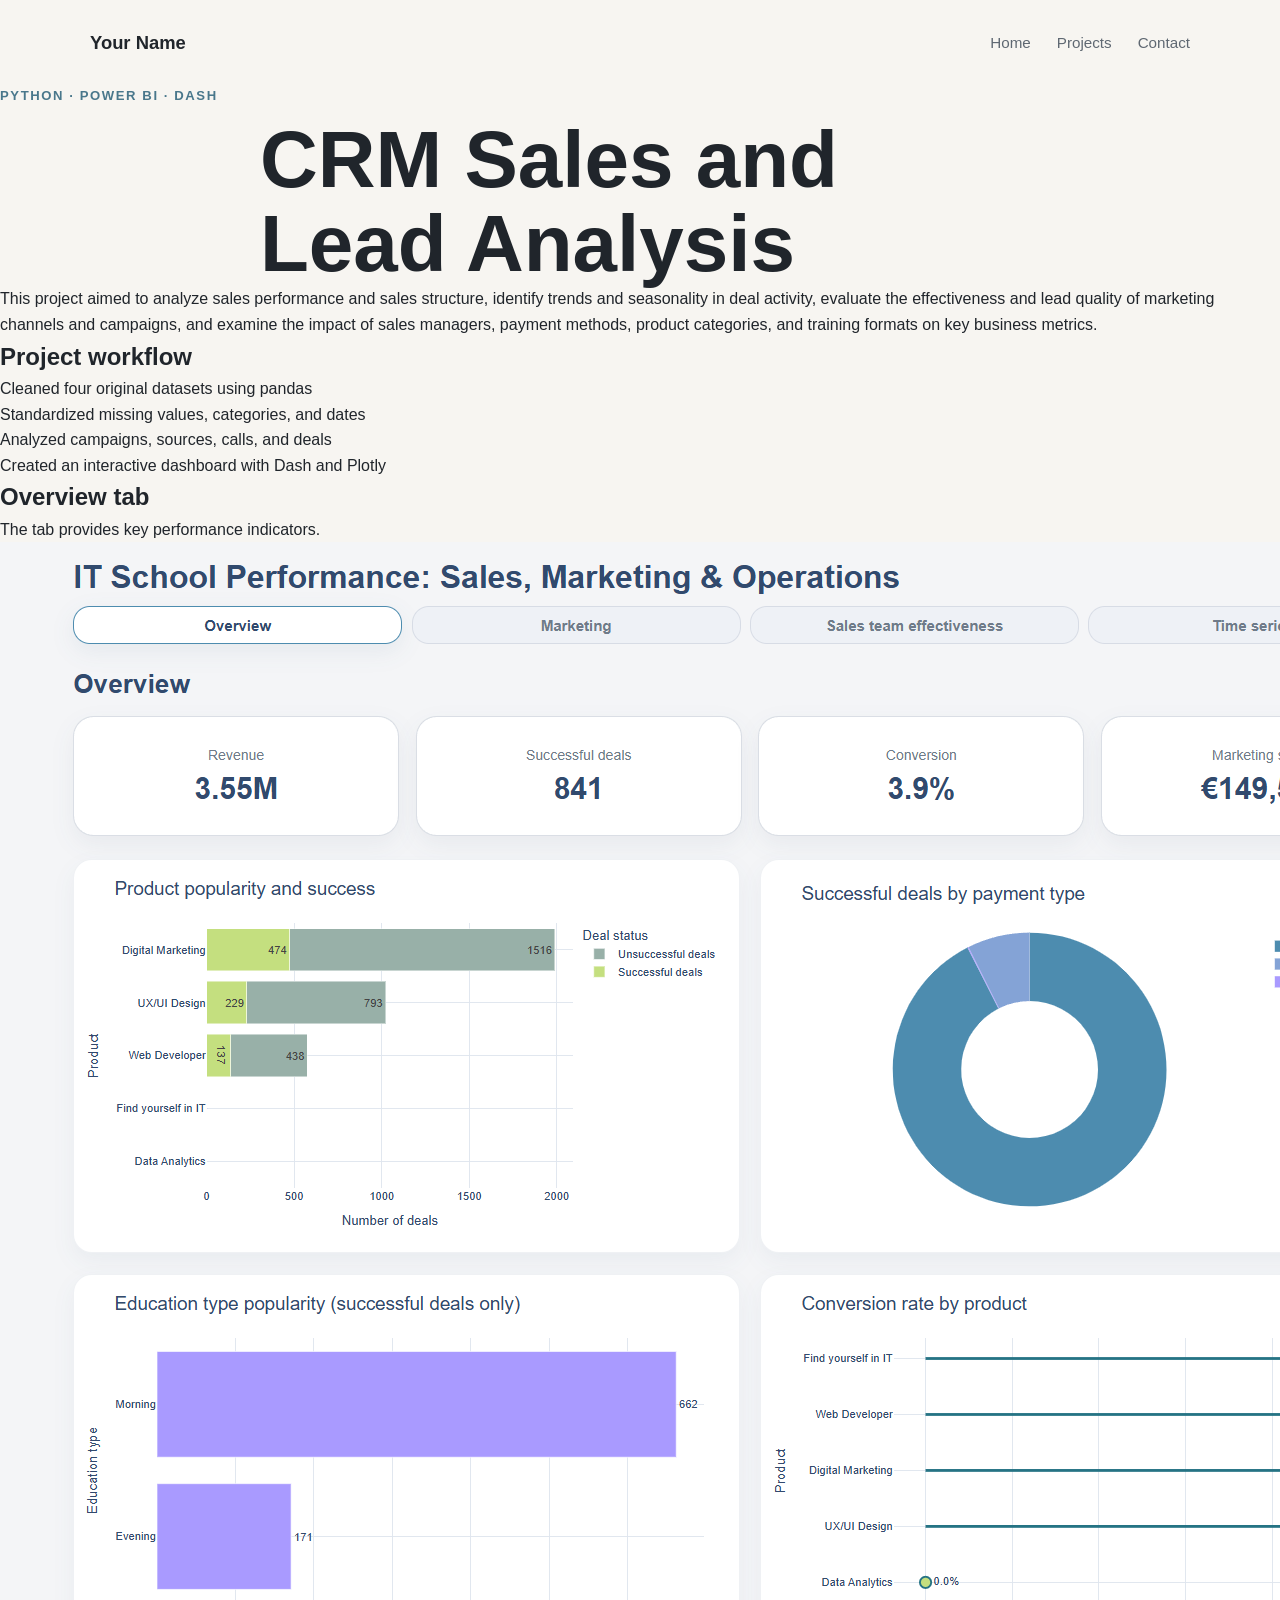
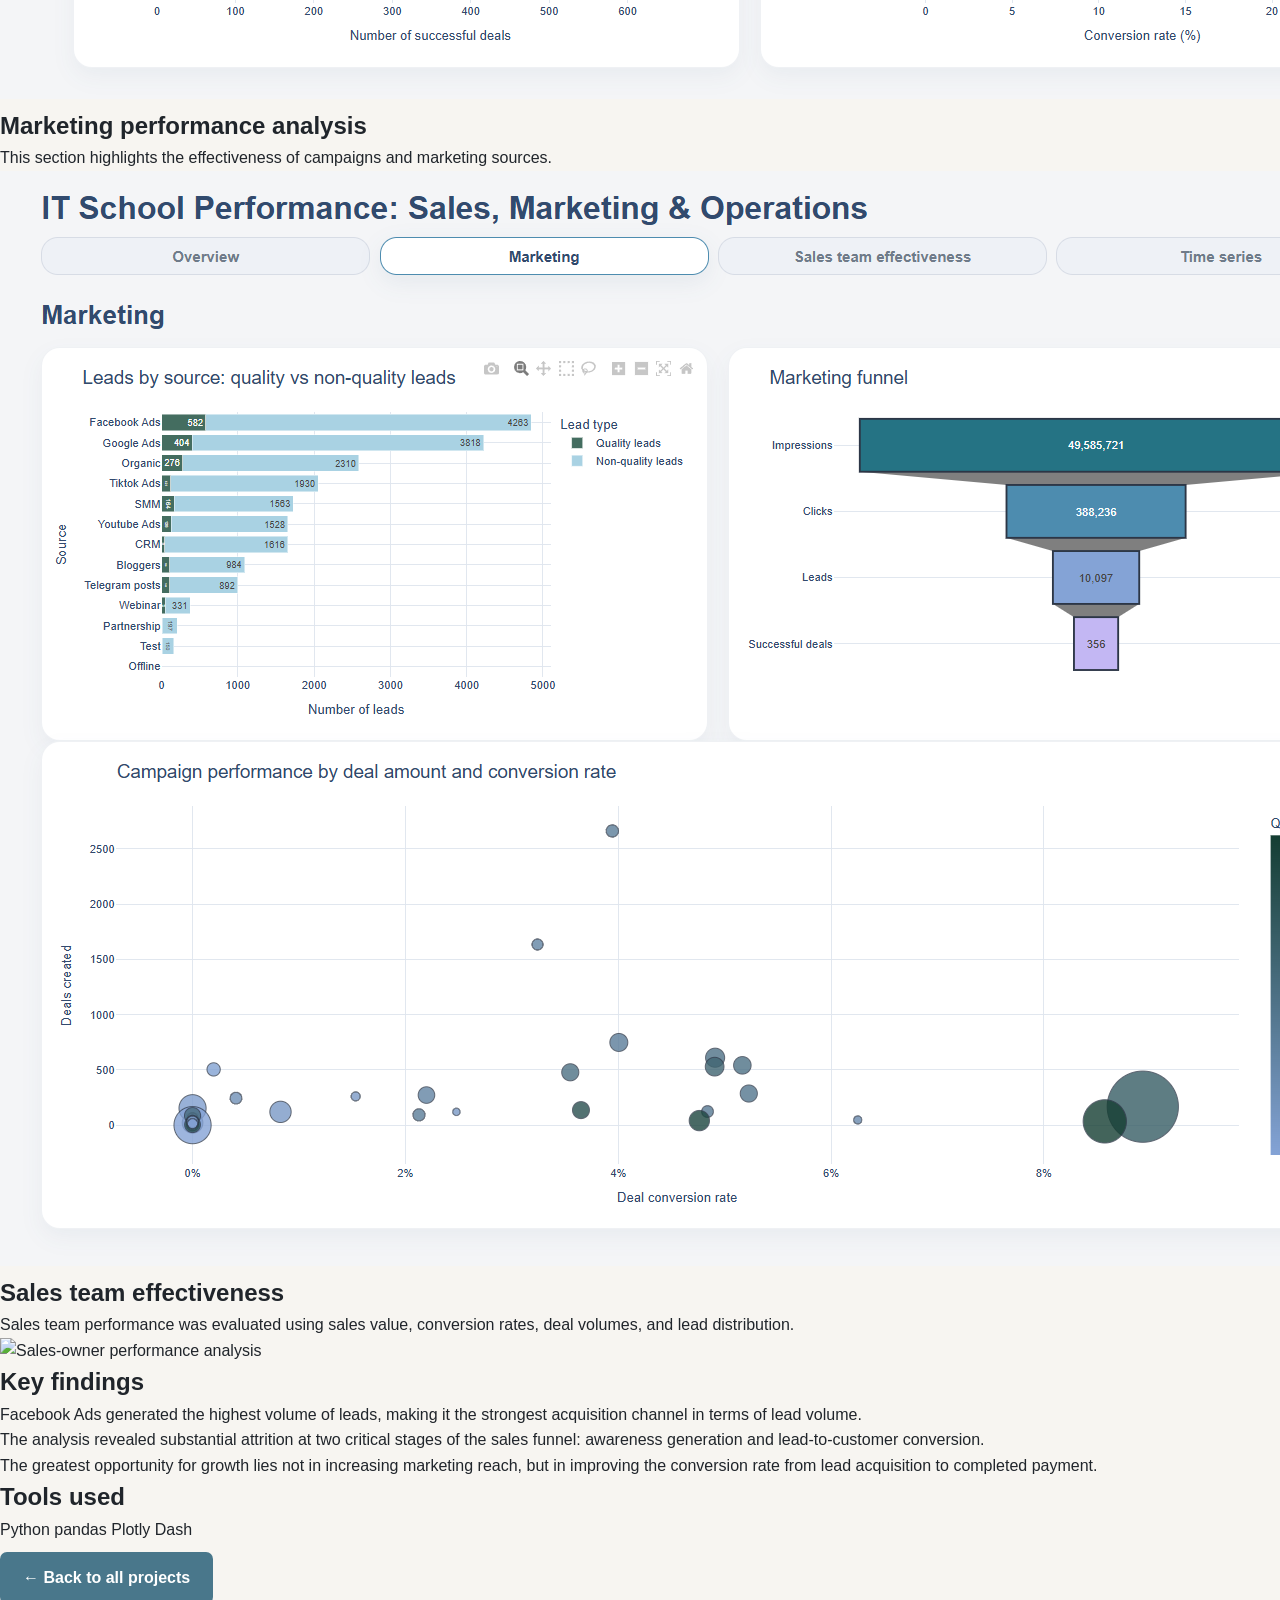
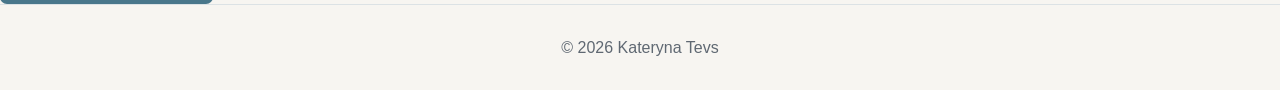
==== crm-project.html @ e2f212cb "Create crm-project page" ====
<!DOCTYPE html>
<html lang="en">
<head>
    <meta charset="UTF-8">

    <meta
        name="viewport"
        content="width=device-width, initial-scale=1.0"
    >

    <title>IT School Performance: Sales, Marketing & Operations</title>

    <link rel="stylesheet" href="style.css">
</head>

<body>

    <header class="project-header">
        <nav class="navigation">
            <a class="logo" href="index.html">
                Your Name
            </a>

            <div class="navigation-links">
                <a href="index.html">Home</a>
                <a href="index.html#projects">Projects</a>
                <a href="index.html#contact">Contact</a>
            </div>
        </nav>
    </header>

    <main class="project-page">

        <section class="project-introduction">
            <p class="eyebrow">
                Python · Power BI · Dash
            </p>

            <h1>CRM Sales and Lead Analysis</h1>

            <p class="project-summary">
                This project aimed to analyze sales performance and sales structure, identify trends and seasonality in deal activity,
                evaluate the effectiveness and lead quality of marketing channels and campaigns, and examine the impact of sales managers, 
                payment methods, product categories, and training formats on key business metrics.
            </p>
        </section>

        <section class="project-section">
            <h2>Project workflow</h2>

            <ol class="workflow-list">
                <li>
                    Cleaned four original datasets using pandas
                </li>

                <li>
                    Standardized missing values, categories, and dates
                </li>

                <li>
                    Analyzed campaigns, sources, calls, and deals
                </li>

                <li>
                    Created an interactive dashboard with Dash and Plotly
                </li>
            </ol>
        </section>

        <section class="project-section">
            <h2>Overview tab</h2>

            <p>
                The tab provides key performance indicators.
            </p>

            <a
                class="screenshot-link"
                href="images/crm/overview.png"
                target="_blank"
            >
                <img
                    class="project-screenshot"
                    src="images/crm/overview.png"
                    alt="CRM dashboard overview"
                >
            </a>
        </section>

        <section class="project-section">
            <h2>Marketing performance analysis</h2>

            <p>
                This section highlights the effectiveness of campaigns and marketing sources.
            </p>

            <a
                class="screenshot-link"
                href="images/crm/marketing.png"
                target="_blank"
            >
                <img
                    class="project-screenshot"
                    src="images/crm/marketing.png"
                    alt="CRM campaign analysis dashboard"
                >
            </a>
        </section>

        <section class="project-section">
            <h2>Sales team effectiveness</h2>

            <p>
                Sales team performance was evaluated using sales value,
                conversion rates, deal volumes, and lead distribution.
            </p>

            <a
                class="screenshot-link"
                href="images/crm/owner-performance.png"
                target="_blank"
            >
                <img
                    class="project-screenshot"
                    src="images/crm/owner-performance.png"
                    alt="Sales-owner performance analysis"
                >
            </a>
        </section>

        <section class="project-section">
            <h2>Key findings</h2>

            <ul class="findings-list">
                <li>
                    Facebook Ads generated the highest volume of leads, making it the strongest acquisition channel in terms of lead volume.
                </li>

                <li>
                    The analysis revealed substantial attrition at two critical stages of the sales funnel: awareness generation and lead-to-customer conversion.
                </li>

                <li>
                    The greatest opportunity for growth lies not in increasing marketing reach, but in improving the conversion rate from lead acquisition to completed payment.
                </li>
            </ul>
        </section>

        <section class="project-section">
            <h2>Tools used</h2>

            <div class="project-tags">
                <span>Python</span>
                <span>pandas</span>
                <span>Plotly</span>
                <span>Dash</span>
            </div>
        </section>

        <section class="project-navigation">
            <a class="primary-button" href="index.html#projects">
                ← Back to all projects
            </a>
        </section>

    </main>

    <footer>
        <p>
            © 2026 Kateryna Tevs
        </p>
    </footer>

</body>
</html>
---- style.css ----
:root {
    --background: #f7f5f1;
    --surface: #ffffff;
    --alternate: #eef4f7;
    --text: #20252b;
    --muted: #5f6872;
    --accent: #49778b;
    --accent-dark: #315a6c;
    --border: #dce2e5;
    --shadow: 0 12px 32px rgba(30, 42, 50, 0.08);
    --max-width: 1100px;
}

* {
    box-sizing: border-box;
    margin: 0;
    padding: 0;
}

html {
    scroll-behavior: smooth;
}

body {
    background: var(--background);
    color: var(--text);
    font-family:
        Arial,
        Helvetica,
        sans-serif;
    line-height: 1.6;
}

a {
    color: inherit;
    text-decoration: none;
}

.hero {
    min-height: 620px;
    padding: 0 24px;
    background:
        linear-gradient(
            135deg,
            rgba(238, 244, 247, 0.98),
            rgba(247, 245, 241, 0.96)
        );
}

.navigation {
    max-width: var(--max-width);
    margin: 0 auto;
    padding: 28px 0;
    display: flex;
    align-items: center;
    justify-content: space-between;
}

.logo {
    font-size: 1.15rem;
    font-weight: 700;
}

.navigation-links {
    display: flex;
    gap: 26px;
}

.navigation-links a {
    color: var(--muted);
    font-size: 0.95rem;
}

.navigation-links a:hover {
    color: var(--accent);
}

.hero-content {
    max-width: 780px;
    margin: 100px auto 0;
    text-align: center;
}

.eyebrow {
    margin-bottom: 12px;
    color: var(--accent);
    font-size: 0.82rem;
    font-weight: 700;
    letter-spacing: 0.12em;
    text-transform: uppercase;
}

h1 {
    max-width: 760px;
    margin: 0 auto;
    font-size: clamp(2.6rem, 7vw, 5rem);
    line-height: 1.05;
}

.hero-description {
    max-width: 650px;
    margin: 28px auto;
    color: var(--muted);
    font-size: 1.15rem;
}

.primary-button {
    display: inline-block;
    margin-top: 10px;
    padding: 13px 23px;
    border-radius: 7px;
    background: var(--accent);
    color: white;
    font-weight: 700;
}

.primary-button:hover {
    background: var(--accent-dark);
}

.section {
    max-width: var(--max-width);
    margin: 0 auto;
    padding: 100px 24px;
}

.alternate-section {
    max-width: none;
    padding-right: max(
        24px,
        calc((100% - var(--max-width)) / 2 + 24px)
    );
    padding-left: max(
        24px,
        calc((100% - var(--max-width)) / 2 + 24px)
    );
    background: var(--alternate);
}

.section-heading {
    max-width: 680px;
    margin-bottom: 42px;
}

.section-heading h2,
.contact-section h2 {
    margin-bottom: 15px;
    font-size: clamp(2rem, 4vw, 3rem);
    line-height: 1.15;
}

.section-heading p,
.about-text,
.contact-section p {
    color: var(--muted);
}

.about-text {
    max-width: 820px;
    font-size: 1.15rem;
}

.skills-grid {
    display: grid;
    grid-template-columns: repeat(4, 1fr);
    gap: 18px;
}

.skill-card {
    padding: 26px;
    border: 1px solid var(--border);
    border-radius: 12px;
    background: var(--surface);
}

.skill-card h3 {
    margin-bottom: 10px;
}

.skill-card p {
    color: var(--muted);
    font-size: 0.95rem;
}

.projects-grid {
    display: grid;
    grid-template-columns: repeat(3, 1fr);
    gap: 25px;
}

.project-card {
    overflow: hidden;
    border: 1px solid var(--border);
    border-radius: 14px;
    background: var(--surface);
    box-shadow: var(--shadow);
}

.project-image {
    width: 100%;
    min-height: 190px;
}

.placeholder-image {
    display: flex;
    align-items: center;
    justify-content: center;
    padding: 25px;
    background:
        linear-gradient(
            135deg,
            #dce8ed,
            #f0ebe4
        );
    color: var(--muted);
    font-weight: 700;
    text-align: center;
}

.project-content {
    padding: 26px;
}

.project-tools {
    margin-bottom: 10px;
    color: var(--accent);
    font-size: 0.78rem;
    font-weight: 700;
    letter-spacing: 0.06em;
    text-transform: uppercase;
}

.project-content h3 {
    margin-bottom: 12px;
    font-size: 1.35rem;
}

.project-content > p:not(.project-tools) {
    color: var(--muted);
}

.project-content ul {
    margin: 18px 0 22px 20px;
    color: var(--muted);
}

.coming-soon {
    display: inline-block;
    padding: 9px 13px;
    border: 1px solid var(--border);
    border-radius: 6px;
    color: var(--muted);
    font-size: 0.9rem;
    font-weight: 700;
}

.contact-section {
    display: flex;
    align-items: end;
    justify-content: space-between;
    gap: 40px;
}

.contact-section > div:first-child {
    max-width: 620px;
}

.contact-links {
    display: flex;
    flex-wrap: wrap;
    gap: 12px;
}

.contact-links a {
    padding: 11px 17px;
    border: 1px solid var(--border);
    border-radius: 7px;
    background: var(--surface);
    font-weight: 700;
}

.contact-links a:hover {
    border-color: var(--accent);
    color: var(--accent);
}

footer {
    padding: 30px 24px;
    border-top: 1px solid var(--border);
    color: var(--muted);
    text-align: center;
}

@media (max-width: 900px) {
    .skills-grid {
        grid-template-columns: repeat(2, 1fr);
    }

    .projects-grid {
        grid-template-columns: 1fr;
    }
}

@media (max-width: 650px) {
    .navigation {
        align-items: flex-start;
        gap: 20px;
    }

    .navigation-links {
        flex-direction: column;
        gap: 6px;
        text-align: right;
    }

    .hero-content {
        margin-top: 65px;
    }

    .skills-grid {
        grid-template-columns: 1fr;
    }

    .contact-section {
        align-items: flex-start;
        flex-direction: column;
    }
}
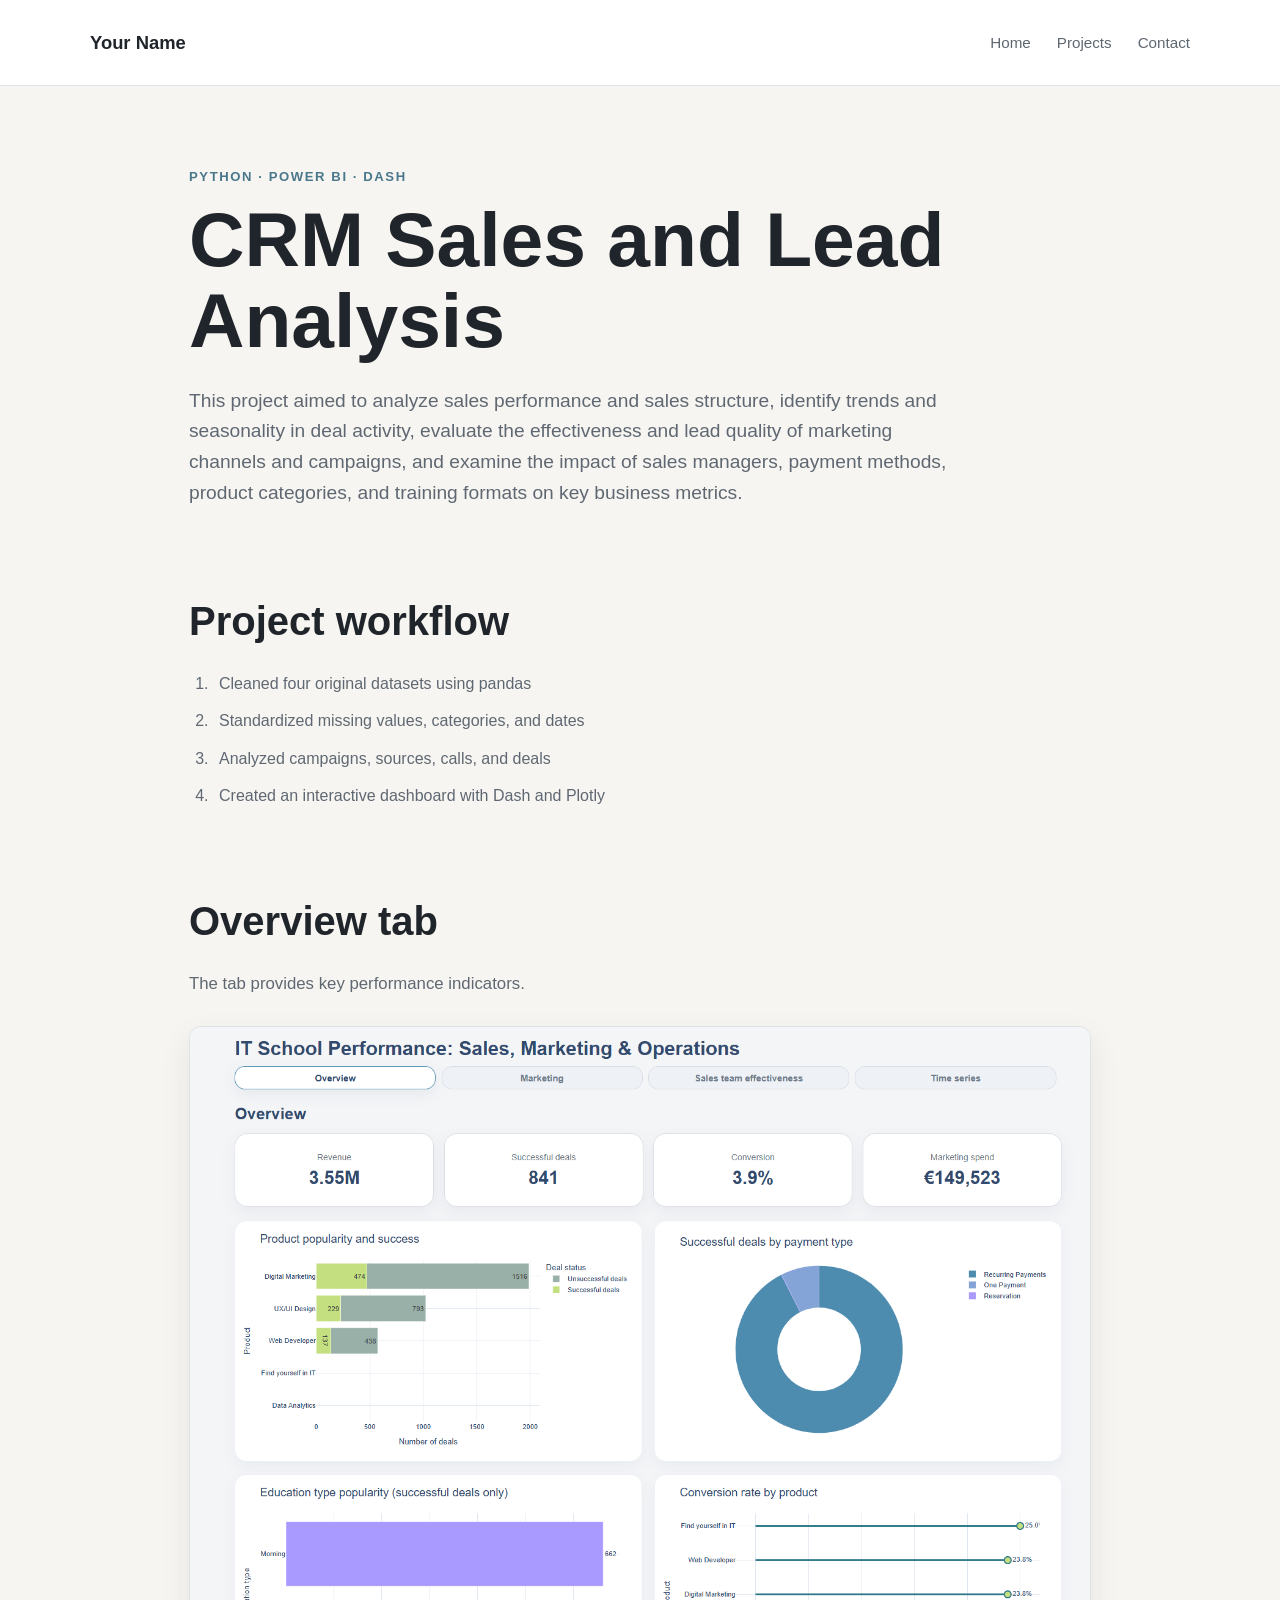
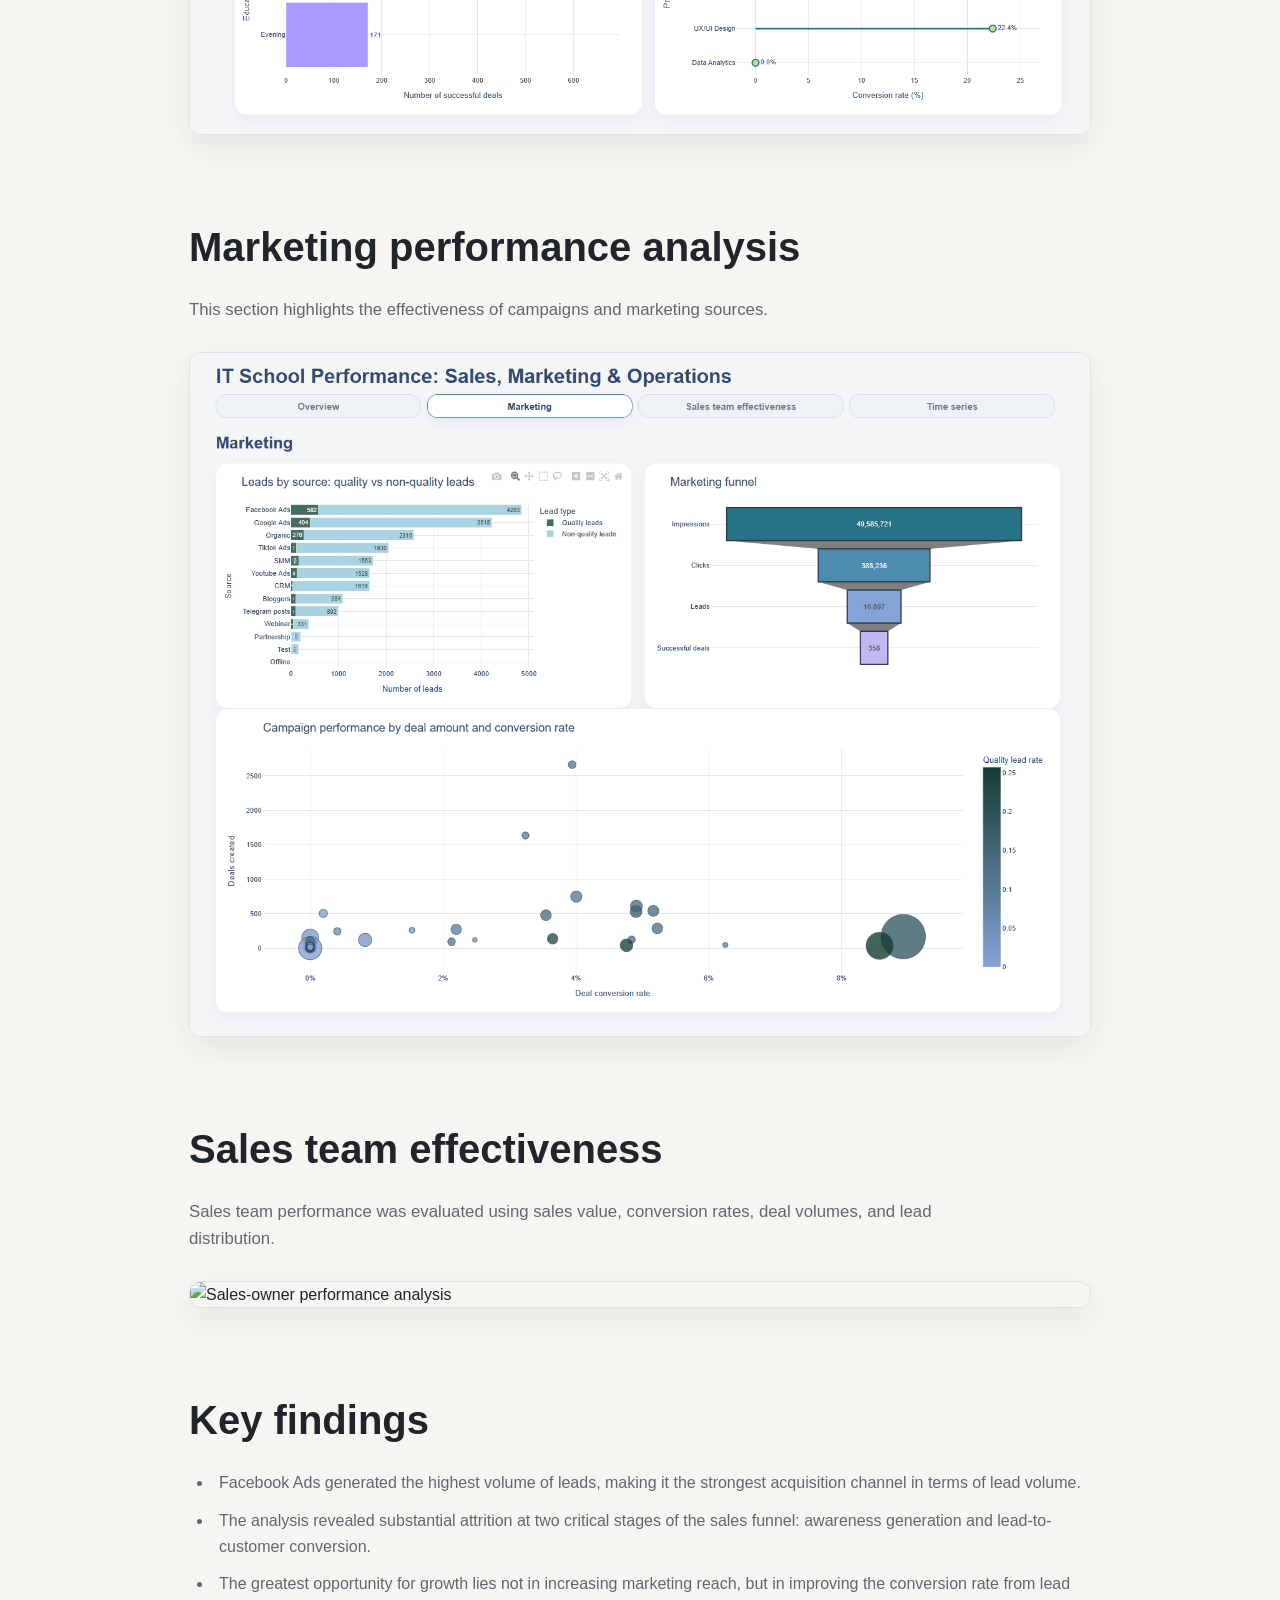
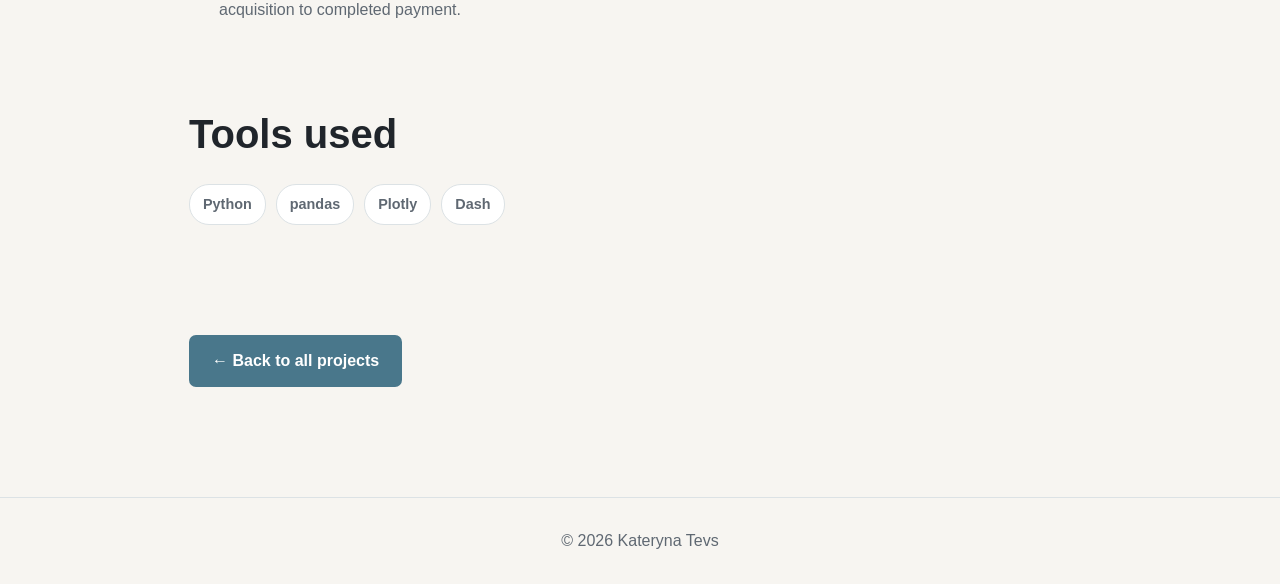
==== commit 486d90e8: "Update crm-project.html" ====
--- a/crm-project.html
+++ b/crm-project.html
@@ -117,7 +117,7 @@
 
             <a
                 class="screenshot-link"
-                href="images/crm/owner-performance.png"
+                href="images/crm/sales.png"
                 target="_blank"
             >
                 <img
--- a/style.css
+++ b/style.css
@@ -11,6 +11,8 @@
     --max-width: 1100px;
 }
 
+/* General reset */
+
 * {
     box-sizing: border-box;
     margin: 0;
@@ -24,10 +26,7 @@
 body {
     background: var(--background);
     color: var(--text);
-    font-family:
-        Arial,
-        Helvetica,
-        sans-serif;
+    font-family: Arial, Helvetica, sans-serif;
     line-height: 1.6;
 }
 
@@ -35,6 +34,42 @@
     color: inherit;
     text-decoration: none;
 }
+
+img {
+    max-width: 100%;
+}
+
+/* Navigation */
+
+.navigation {
+    display: flex;
+    align-items: center;
+    justify-content: space-between;
+    max-width: var(--max-width);
+    margin: 0 auto;
+    padding: 28px 0;
+}
+
+.logo {
+    font-size: 1.15rem;
+    font-weight: 700;
+}
+
+.navigation-links {
+    display: flex;
+    gap: 26px;
+}
+
+.navigation-links a {
+    color: var(--muted);
+    font-size: 0.95rem;
+}
+
+.navigation-links a:hover {
+    color: var(--accent);
+}
+
+/* Homepage hero */
 
 .hero {
     min-height: 620px;
@@ -47,34 +82,6 @@
         );
 }
 
-.navigation {
-    max-width: var(--max-width);
-    margin: 0 auto;
-    padding: 28px 0;
-    display: flex;
-    align-items: center;
-    justify-content: space-between;
-}
-
-.logo {
-    font-size: 1.15rem;
-    font-weight: 700;
-}
-
-.navigation-links {
-    display: flex;
-    gap: 26px;
-}
-
-.navigation-links a {
-    color: var(--muted);
-    font-size: 0.95rem;
-}
-
-.navigation-links a:hover {
-    color: var(--accent);
-}
-
 .hero-content {
     max-width: 780px;
     margin: 100px auto 0;
@@ -104,19 +111,36 @@
     font-size: 1.15rem;
 }
 
-.primary-button {
+/* Buttons */
+
+.primary-button,
+.project-button {
     display: inline-block;
-    margin-top: 10px;
-    padding: 13px 23px;
     border-radius: 7px;
     background: var(--accent);
     color: white;
     font-weight: 700;
-}
-
-.primary-button:hover {
+    transition:
+        background 0.2s ease,
+        transform 0.2s ease;
+}
+
+.primary-button {
+    margin-top: 10px;
+    padding: 13px 23px;
+}
+
+.project-button {
+    padding: 10px 15px;
+}
+
+.primary-button:hover,
+.project-button:hover {
     background: var(--accent-dark);
-}
+    transform: translateY(-1px);
+}
+
+/* Main sections */
 
 .section {
     max-width: var(--max-width);
@@ -160,6 +184,8 @@
     font-size: 1.15rem;
 }
 
+/* Skills */
+
 .skills-grid {
     display: grid;
     grid-template-columns: repeat(4, 1fr);
@@ -181,6 +207,8 @@
     color: var(--muted);
     font-size: 0.95rem;
 }
+
+/* Project cards */
 
 .projects-grid {
     display: grid;
@@ -197,14 +225,18 @@
 }
 
 .project-image {
+    display: block;
     width: 100%;
-    min-height: 190px;
+    height: 220px;
+    object-fit: cover;
+    object-position: top;
 }
 
 .placeholder-image {
     display: flex;
     align-items: center;
     justify-content: center;
+    min-height: 220px;
     padding: 25px;
     background:
         linear-gradient(
@@ -254,9 +286,11 @@
     font-weight: 700;
 }
 
+/* Contact section */
+
 .contact-section {
     display: flex;
-    align-items: end;
+    align-items: flex-end;
     justify-content: space-between;
     gap: 40px;
 }
@@ -277,12 +311,120 @@
     border-radius: 7px;
     background: var(--surface);
     font-weight: 700;
+    transition:
+        border-color 0.2s ease,
+        color 0.2s ease,
+        transform 0.2s ease;
 }
 
 .contact-links a:hover {
     border-color: var(--accent);
     color: var(--accent);
-}
+    transform: translateY(-1px);
+}
+
+/* Separate project pages */
+
+.project-header {
+    padding: 0 24px;
+    border-bottom: 1px solid var(--border);
+    background: var(--surface);
+}
+
+.project-page {
+    max-width: 950px;
+    margin: 0 auto;
+    padding: 80px 24px 110px;
+}
+
+.project-introduction {
+    margin-bottom: 80px;
+}
+
+.project-introduction h1 {
+    max-width: 850px;
+    margin: 0;
+    font-size: clamp(2.6rem, 6vw, 4.8rem);
+}
+
+.project-summary {
+    max-width: 760px;
+    margin-top: 25px;
+    color: var(--muted);
+    font-size: 1.2rem;
+}
+
+.project-section {
+    margin-bottom: 80px;
+}
+
+.project-section h2 {
+    margin-bottom: 18px;
+    font-size: clamp(1.7rem, 4vw, 2.5rem);
+}
+
+.project-section > p {
+    max-width: 780px;
+    margin-bottom: 28px;
+    color: var(--muted);
+    font-size: 1.05rem;
+}
+
+.workflow-list,
+.findings-list {
+    margin-left: 24px;
+    color: var(--muted);
+}
+
+.workflow-list li,
+.findings-list li {
+    margin-bottom: 12px;
+    padding-left: 6px;
+}
+
+/* Project screenshots */
+
+.screenshot-link {
+    display: block;
+}
+
+.project-screenshot {
+    display: block;
+    width: 100%;
+    height: auto;
+    border: 1px solid var(--border);
+    border-radius: 12px;
+    box-shadow: var(--shadow);
+    transition: transform 0.2s ease;
+}
+
+.screenshot-link:hover .project-screenshot {
+    transform: translateY(-2px);
+}
+
+/* Project tags */
+
+.project-tags {
+    display: flex;
+    flex-wrap: wrap;
+    gap: 10px;
+}
+
+.project-tags span {
+    padding: 8px 13px;
+    border: 1px solid var(--border);
+    border-radius: 20px;
+    background: var(--surface);
+    color: var(--muted);
+    font-size: 0.9rem;
+    font-weight: 700;
+}
+
+.project-navigation {
+    padding-top: 20px;
+}
+
+/* Footer */
 
 footer {
     padding: 30px 24px;
@@ -291,6 +433,8 @@
     text-align: center;
 }
 
+/* Tablet */
+
 @media (max-width: 900px) {
     .skills-grid {
         grid-template-columns: repeat(2, 1fr);
@@ -299,7 +443,21 @@
     .projects-grid {
         grid-template-columns: 1fr;
     }
-}
+
+    .project-page {
+        padding-top: 60px;
+    }
+
+    .project-introduction {
+        margin-bottom: 60px;
+    }
+
+    .project-section {
+        margin-bottom: 60px;
+    }
+}
+
+/* Mobile */
 
 @media (max-width: 650px) {
     .navigation {
@@ -313,8 +471,17 @@
         text-align: right;
     }
 
+    .hero {
+        min-height: 560px;
+    }
+
     .hero-content {
         margin-top: 65px;
+    }
+
+    .section {
+        padding-top: 70px;
+        padding-bottom: 70px;
     }
 
     .skills-grid {
@@ -325,4 +492,24 @@
         align-items: flex-start;
         flex-direction: column;
     }
-}
+
+    .project-page {
+        padding: 45px 18px 80px;
+    }
+
+    .project-introduction {
+        margin-bottom: 50px;
+    }
+
+    .project-section {
+        margin-bottom: 50px;
+    }
+
+    .project-summary {
+        font-size: 1.05rem;
+    }
+
+    .project-image {
+        height: 190px;
+    }
+}
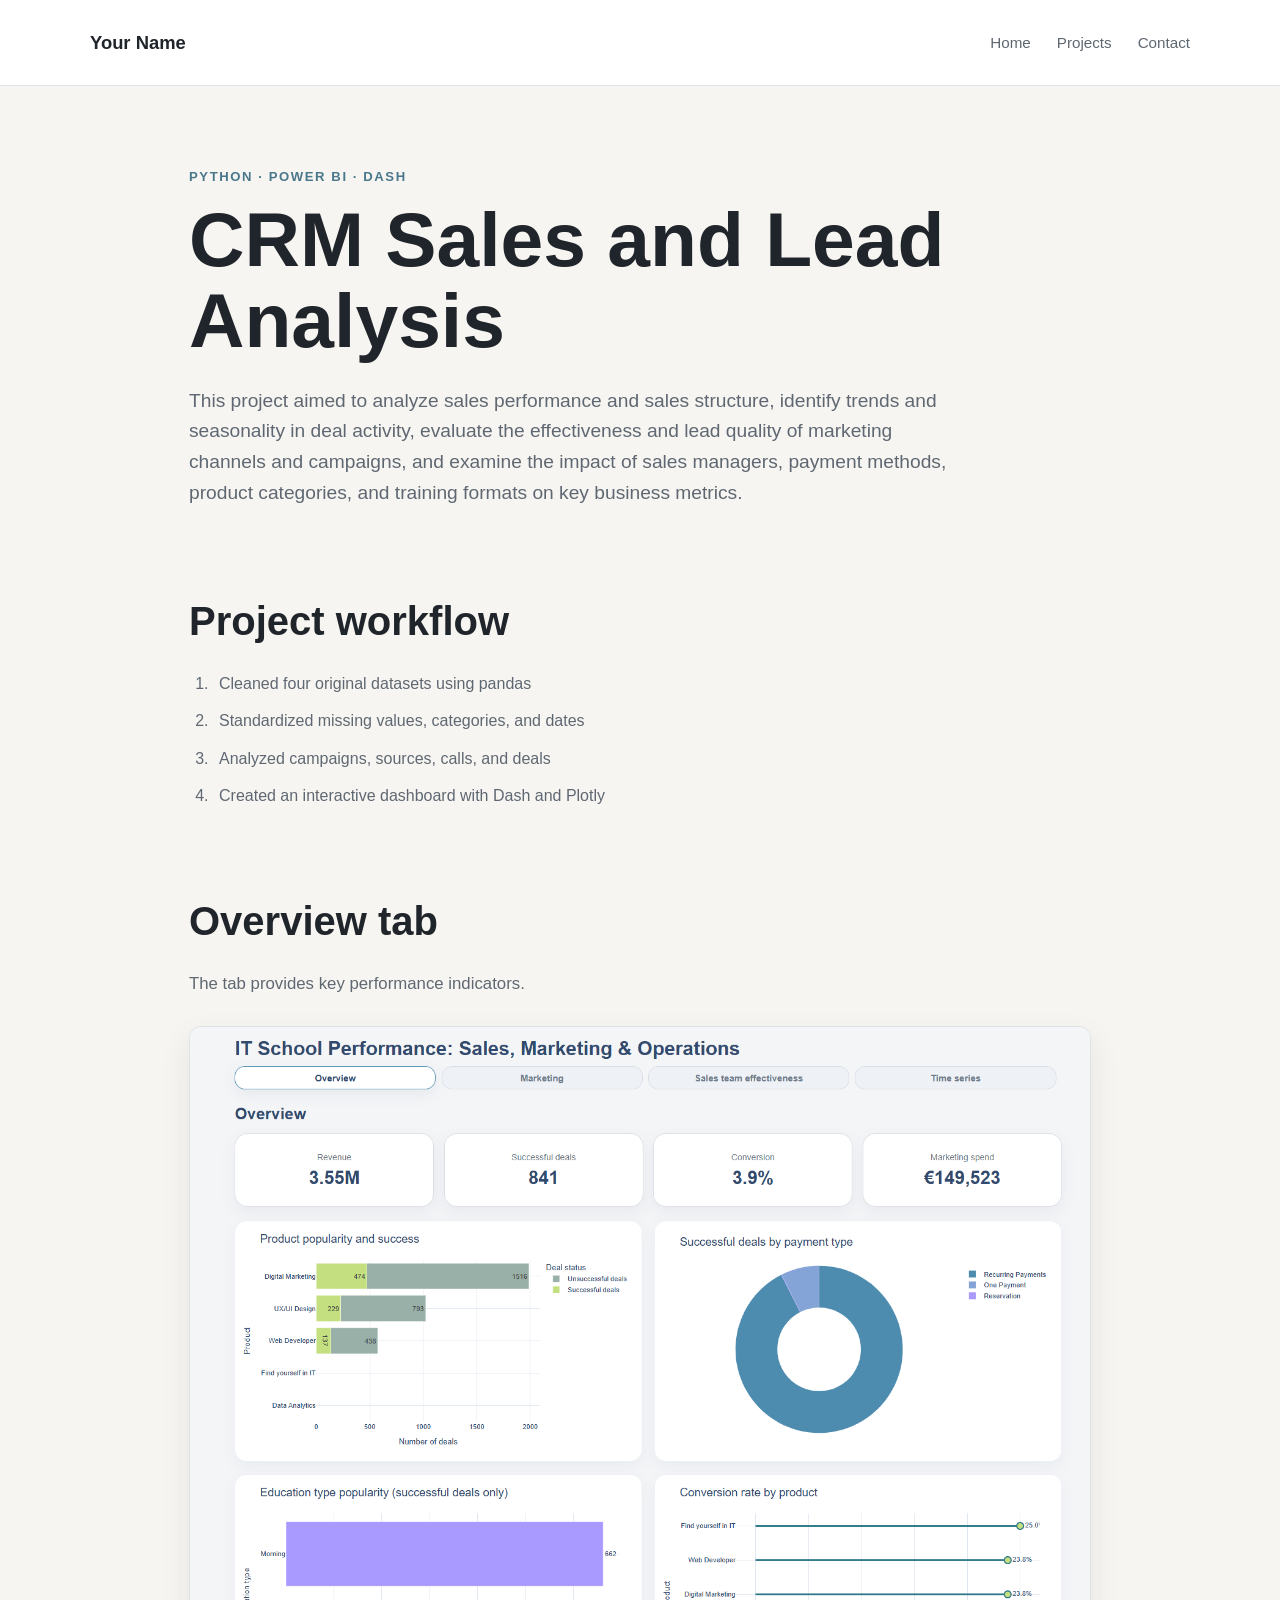
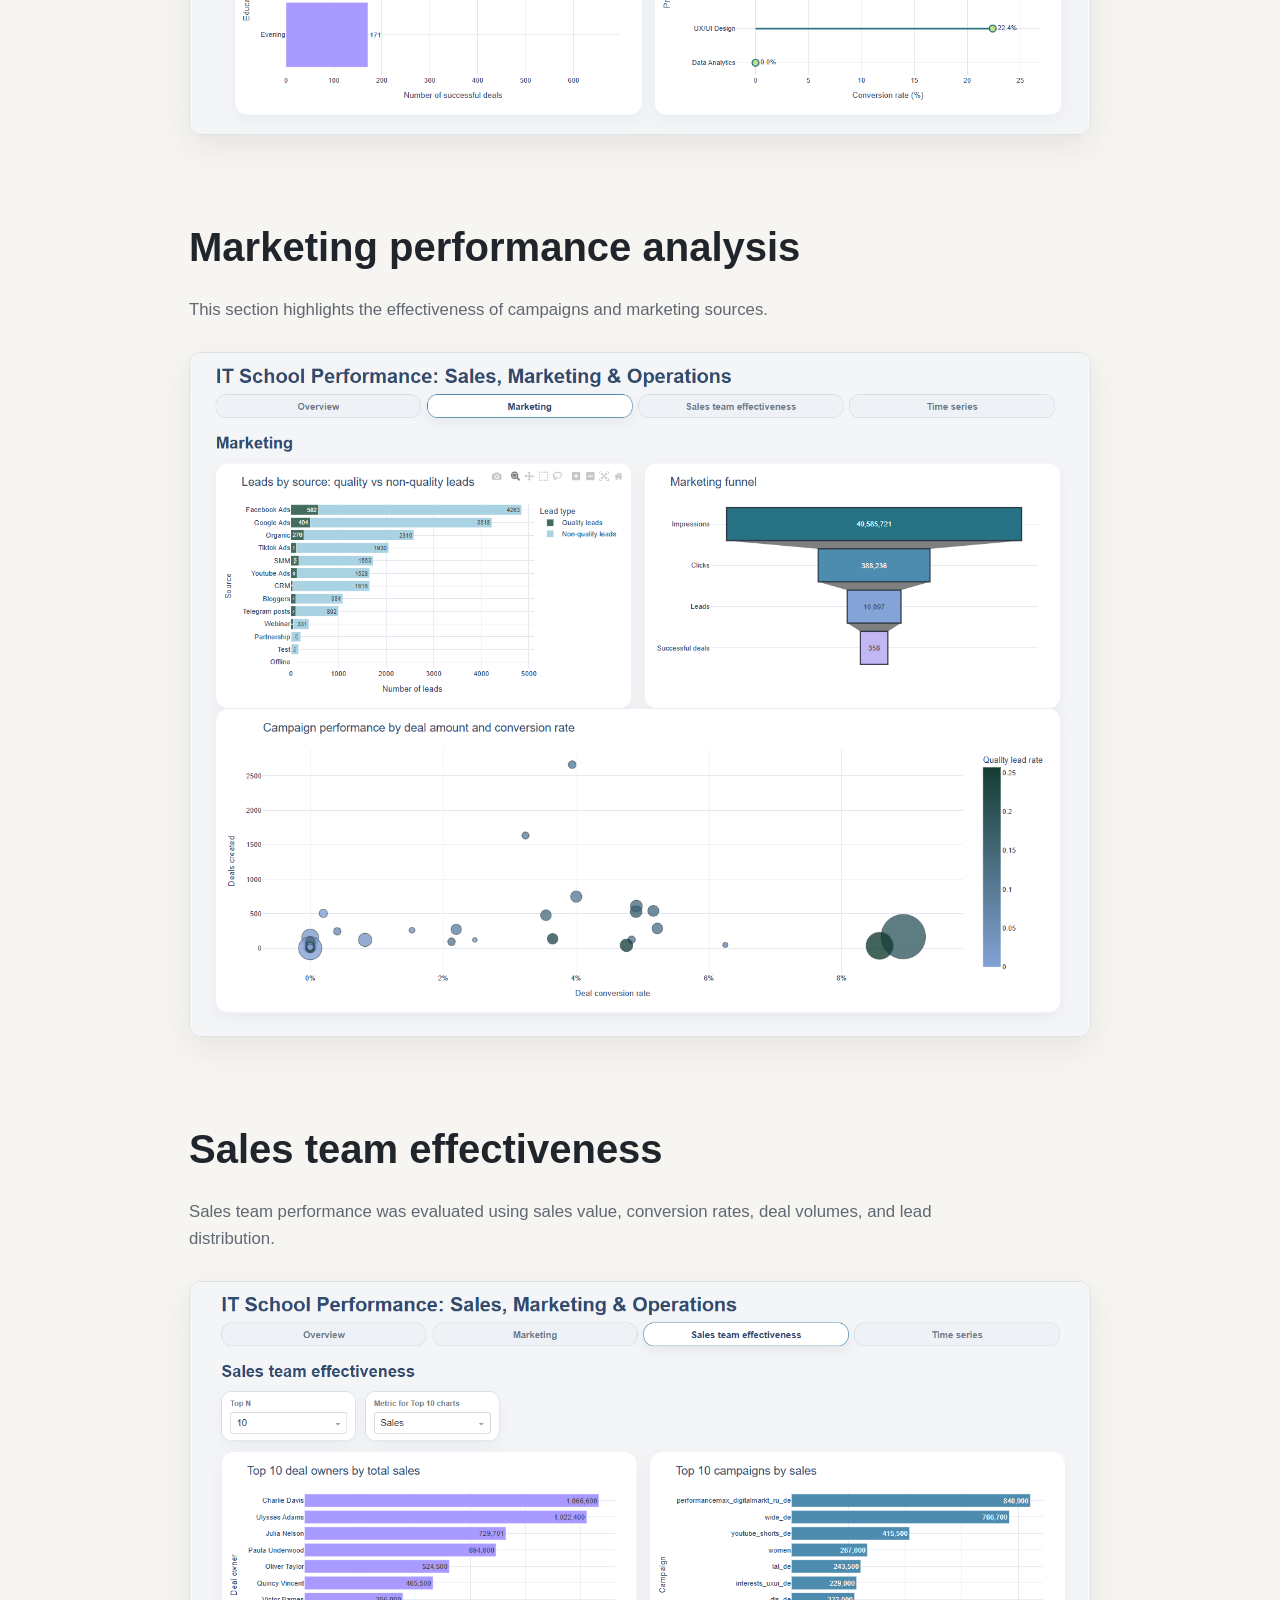
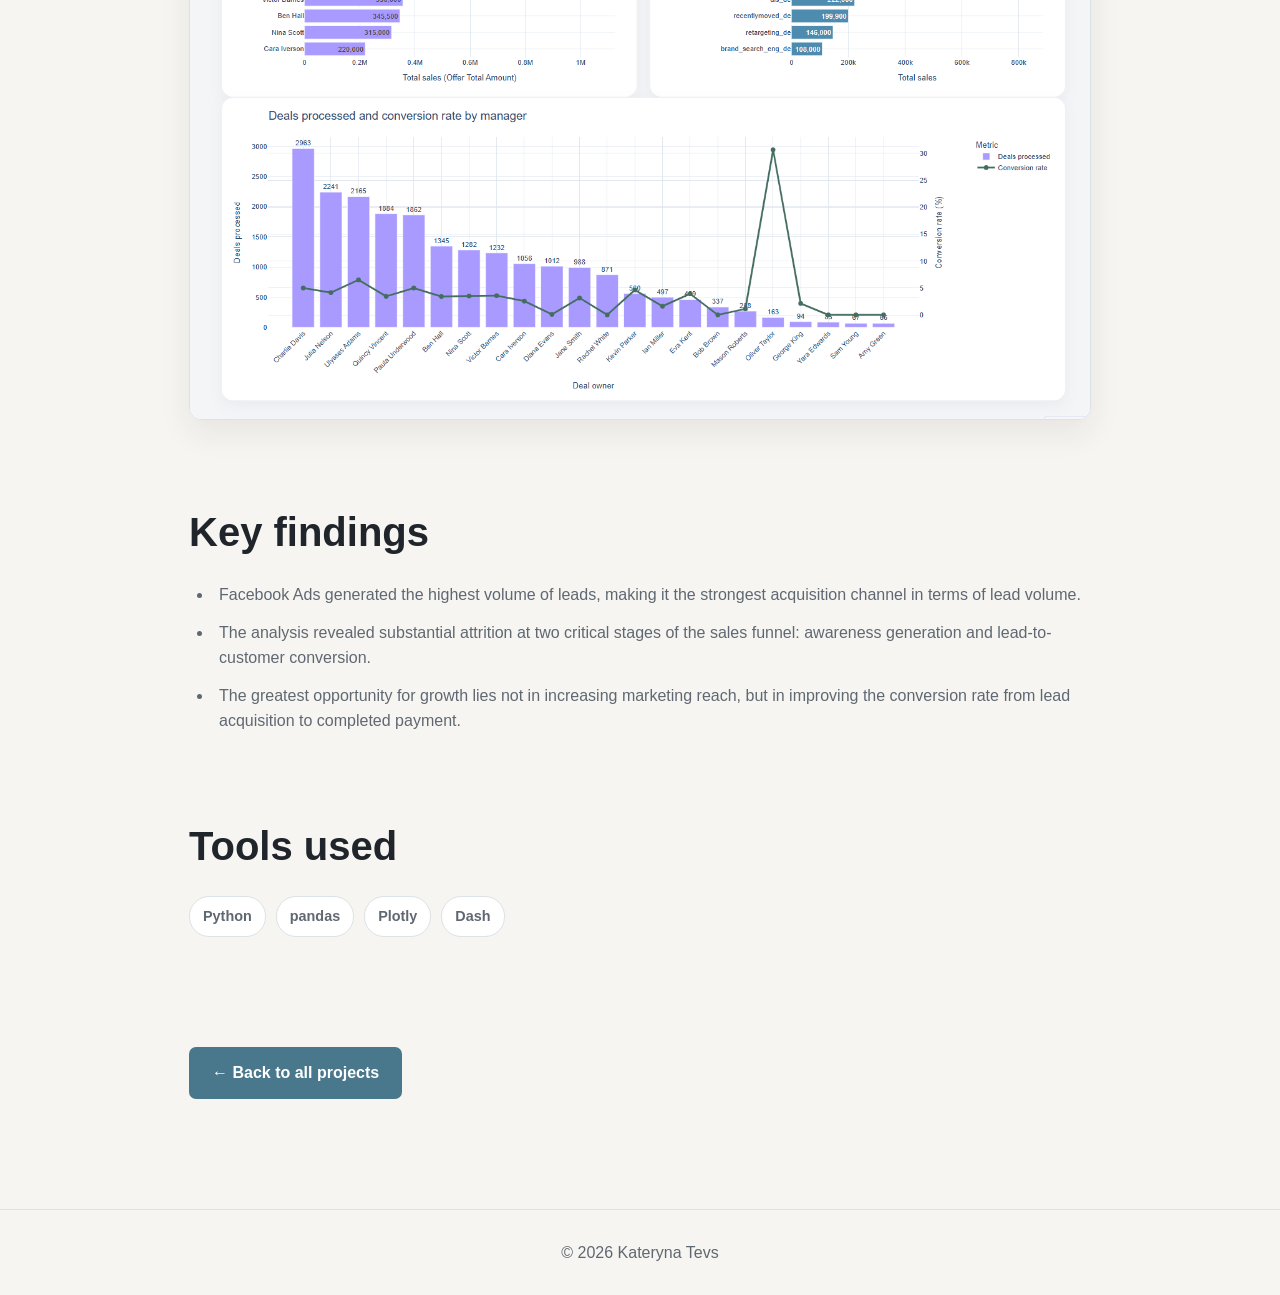
==== commit 4166e61f: "Update crm-project.html" ====
--- a/crm-project.html
+++ b/crm-project.html
@@ -122,7 +122,7 @@
             >
                 <img
                     class="project-screenshot"
-                    src="images/crm/owner-performance.png"
+                    src="images/crm/sales.png"
                     alt="Sales-owner performance analysis"
                 >
             </a>
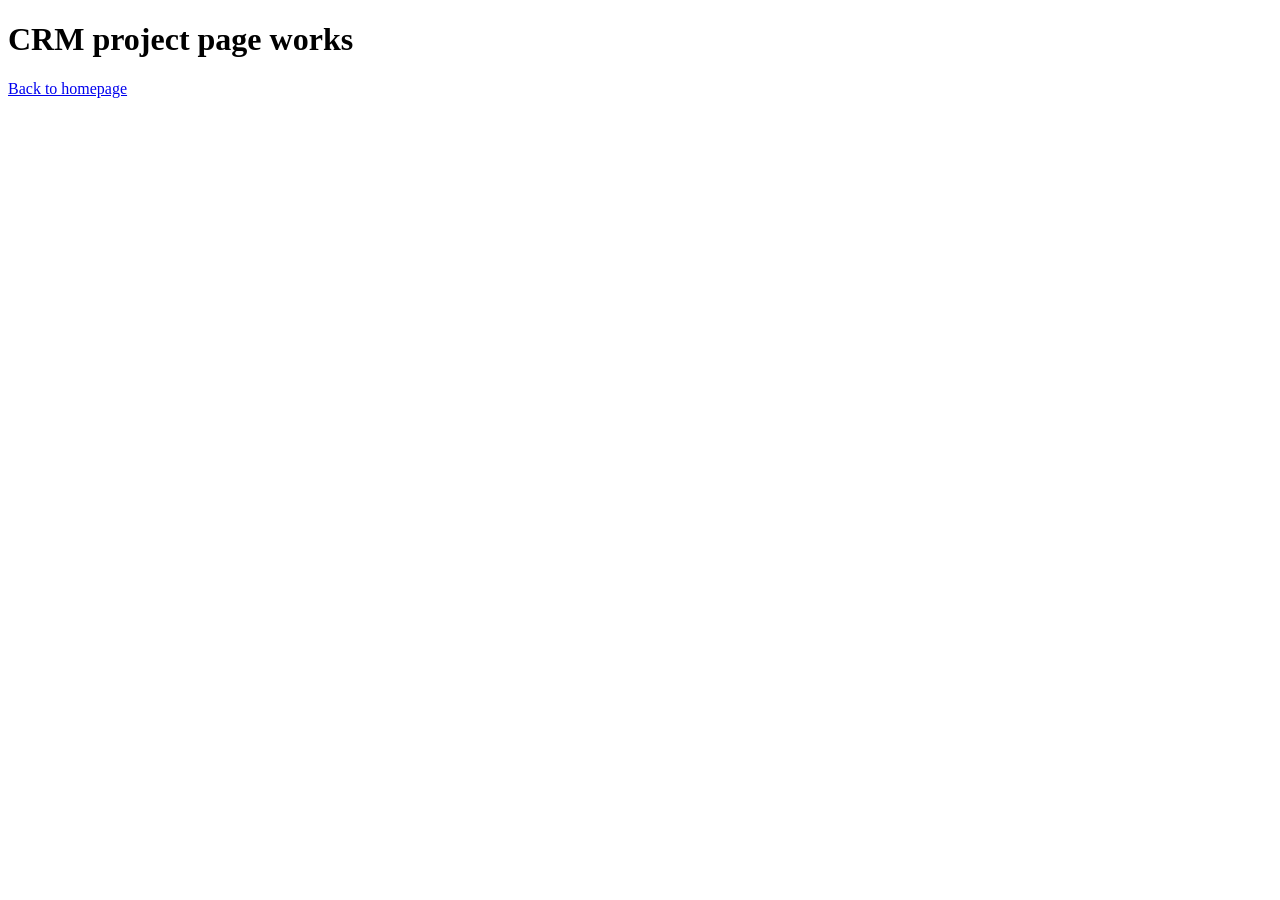
==== commit 9be8824f: "Update crm-project.html" ====
--- a/crm-project.html
+++ b/crm-project.html
@@ -2,174 +2,10 @@
 <html lang="en">
 <head>
     <meta charset="UTF-8">
-
-    <meta
-        name="viewport"
-        content="width=device-width, initial-scale=1.0"
-    >
-
-    <title>IT School Performance: Sales, Marketing & Operations</title>
-
-    <link rel="stylesheet" href="style.css">
+    <title>CRM Project</title>
 </head>
-
 <body>
-
-    <header class="project-header">
-        <nav class="navigation">
-            <a class="logo" href="index.html">
-                Your Name
-            </a>
-
-            <div class="navigation-links">
-                <a href="index.html">Home</a>
-                <a href="index.html#projects">Projects</a>
-                <a href="index.html#contact">Contact</a>
-            </div>
-        </nav>
-    </header>
-
-    <main class="project-page">
-
-        <section class="project-introduction">
-            <p class="eyebrow">
-                Python · Power BI · Dash
-            </p>
-
-            <h1>CRM Sales and Lead Analysis</h1>
-
-            <p class="project-summary">
-                This project aimed to analyze sales performance and sales structure, identify trends and seasonality in deal activity,
-                evaluate the effectiveness and lead quality of marketing channels and campaigns, and examine the impact of sales managers, 
-                payment methods, product categories, and training formats on key business metrics.
-            </p>
-        </section>
-
-        <section class="project-section">
-            <h2>Project workflow</h2>
-
-            <ol class="workflow-list">
-                <li>
-                    Cleaned four original datasets using pandas
-                </li>
-
-                <li>
-                    Standardized missing values, categories, and dates
-                </li>
-
-                <li>
-                    Analyzed campaigns, sources, calls, and deals
-                </li>
-
-                <li>
-                    Created an interactive dashboard with Dash and Plotly
-                </li>
-            </ol>
-        </section>
-
-        <section class="project-section">
-            <h2>Overview tab</h2>
-
-            <p>
-                The tab provides key performance indicators.
-            </p>
-
-            <a
-                class="screenshot-link"
-                href="images/crm/overview.png"
-                target="_blank"
-            >
-                <img
-                    class="project-screenshot"
-                    src="images/crm/overview.png"
-                    alt="CRM dashboard overview"
-                >
-            </a>
-        </section>
-
-        <section class="project-section">
-            <h2>Marketing performance analysis</h2>
-
-            <p>
-                This section highlights the effectiveness of campaigns and marketing sources.
-            </p>
-
-            <a
-                class="screenshot-link"
-                href="images/crm/marketing.png"
-                target="_blank"
-            >
-                <img
-                    class="project-screenshot"
-                    src="images/crm/marketing.png"
-                    alt="CRM campaign analysis dashboard"
-                >
-            </a>
-        </section>
-
-        <section class="project-section">
-            <h2>Sales team effectiveness</h2>
-
-            <p>
-                Sales team performance was evaluated using sales value,
-                conversion rates, deal volumes, and lead distribution.
-            </p>
-
-            <a
-                class="screenshot-link"
-                href="images/crm/sales.png"
-                target="_blank"
-            >
-                <img
-                    class="project-screenshot"
-                    src="images/crm/sales.png"
-                    alt="Sales-owner performance analysis"
-                >
-            </a>
-        </section>
-
-        <section class="project-section">
-            <h2>Key findings</h2>
-
-            <ul class="findings-list">
-                <li>
-                    Facebook Ads generated the highest volume of leads, making it the strongest acquisition channel in terms of lead volume.
-                </li>
-
-                <li>
-                    The analysis revealed substantial attrition at two critical stages of the sales funnel: awareness generation and lead-to-customer conversion.
-                </li>
-
-                <li>
-                    The greatest opportunity for growth lies not in increasing marketing reach, but in improving the conversion rate from lead acquisition to completed payment.
-                </li>
-            </ul>
-        </section>
-
-        <section class="project-section">
-            <h2>Tools used</h2>
-
-            <div class="project-tags">
-                <span>Python</span>
-                <span>pandas</span>
-                <span>Plotly</span>
-                <span>Dash</span>
-            </div>
-        </section>
-
-        <section class="project-navigation">
-            <a class="primary-button" href="index.html#projects">
-                ← Back to all projects
-            </a>
-        </section>
-
-    </main>
-
-    <footer>
-        <p>
-            © 2026 Kateryna Tevs
-        </p>
-    </footer>
-
+    <h1>CRM project page works</h1>
+    <a href="index.html">Back to homepage</a>
 </body>
 </html>
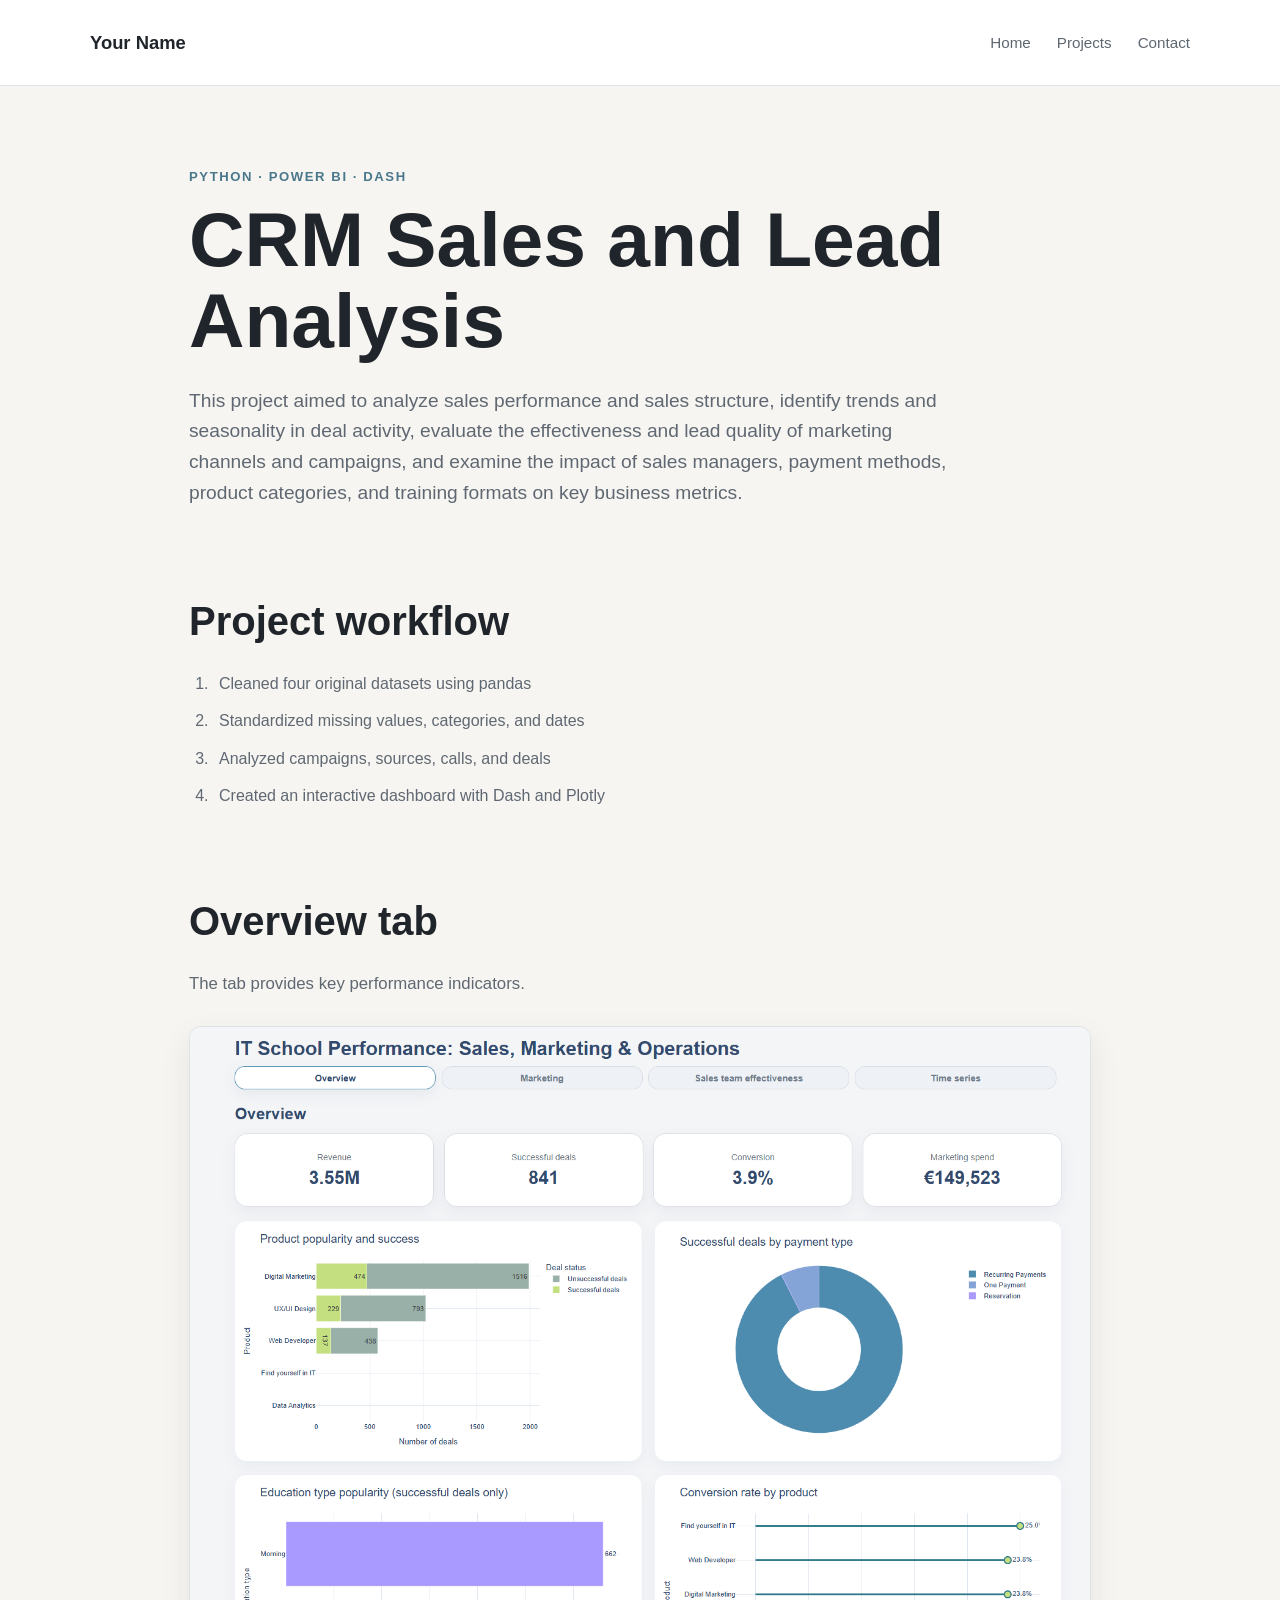
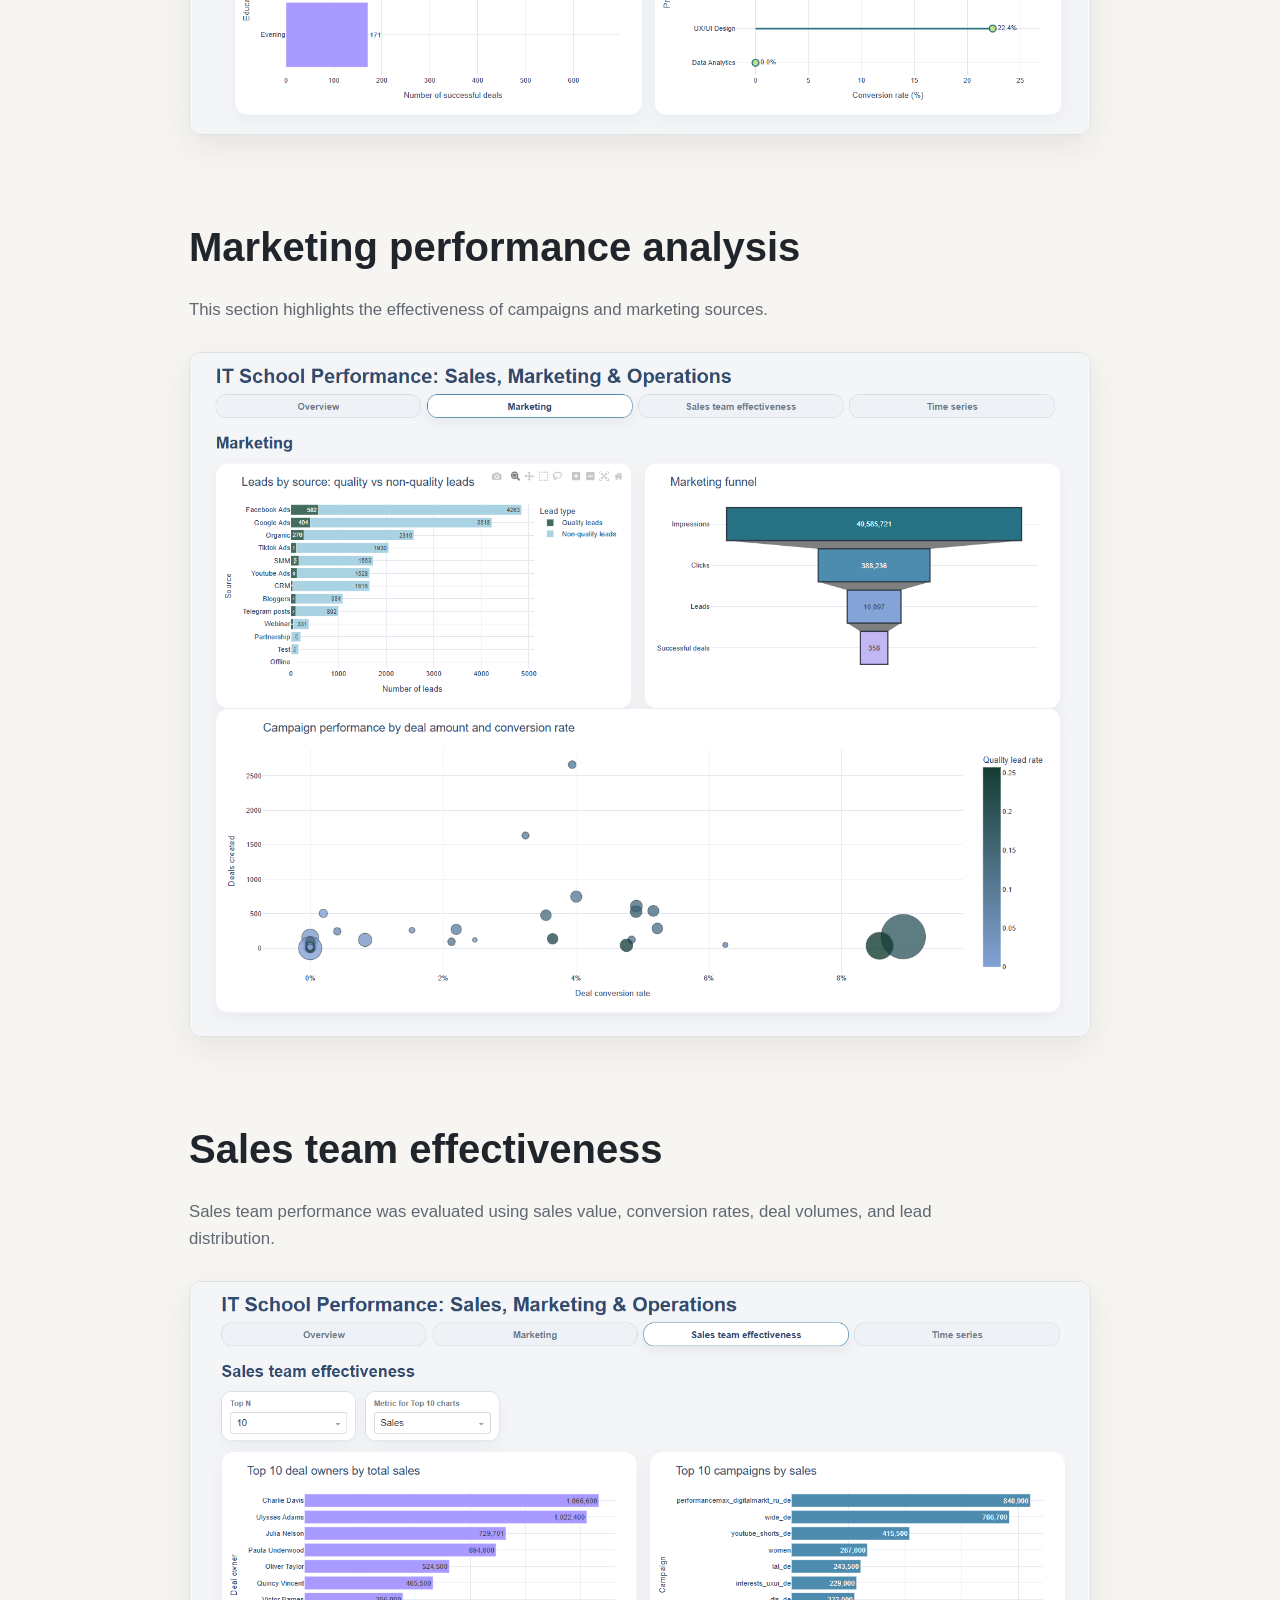
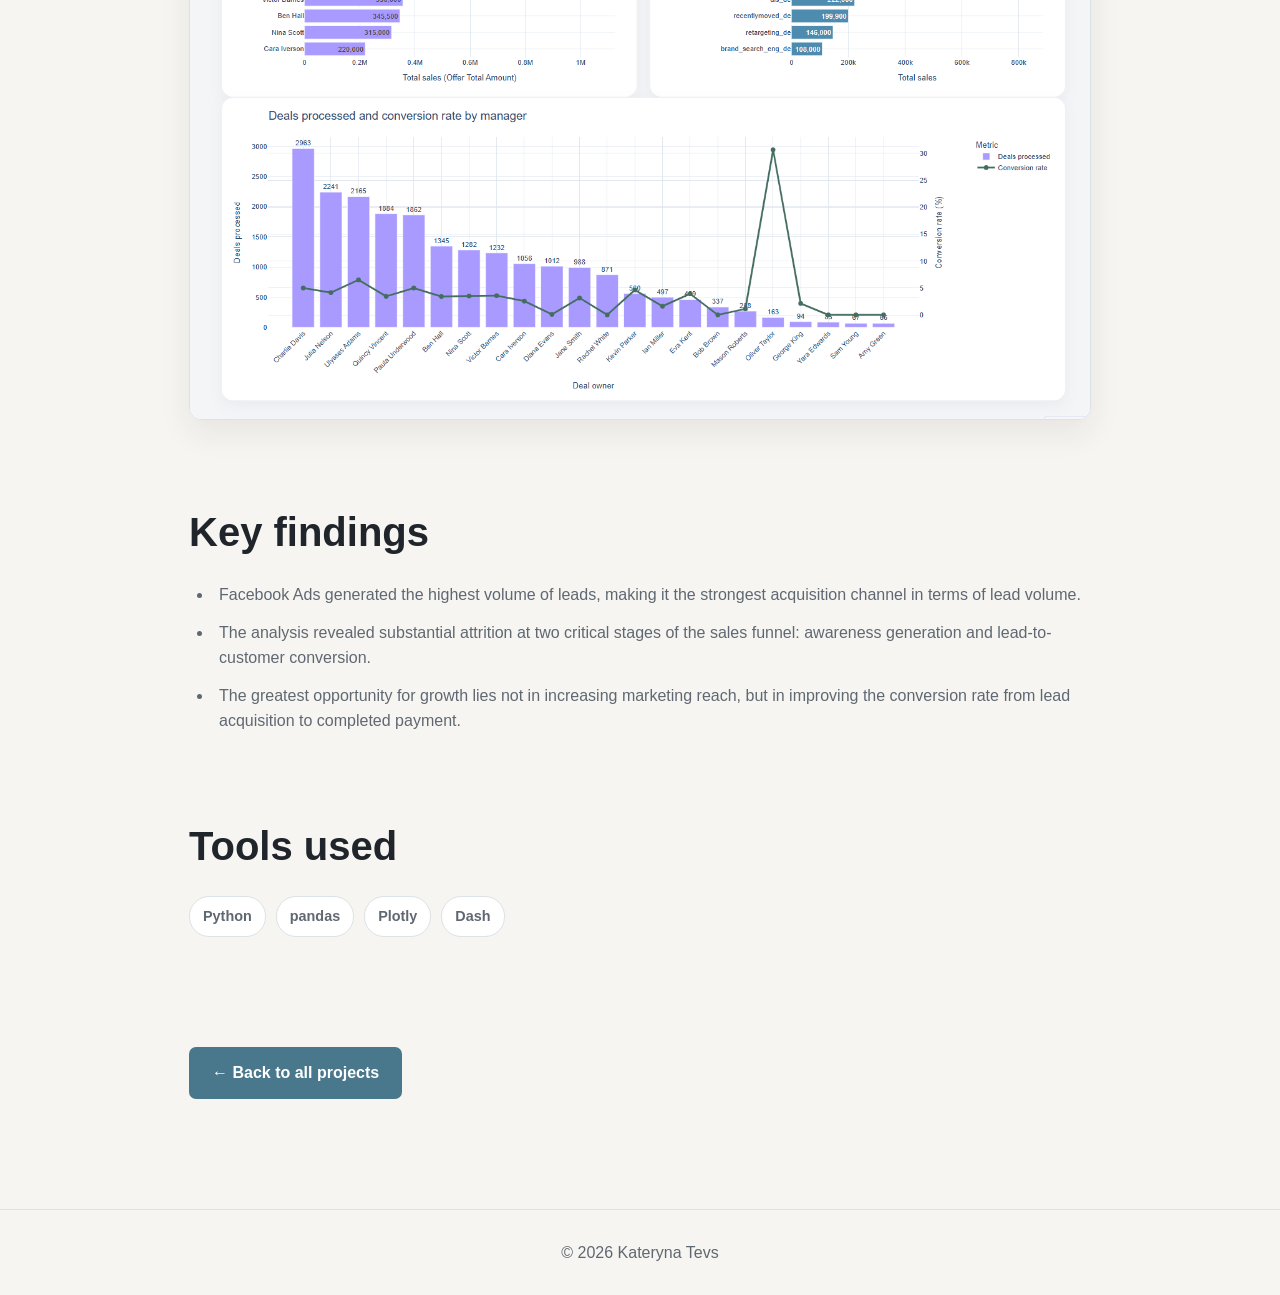
==== commit e53dac6d: "Update crm-project.html" ====
--- a/crm-project.html
+++ b/crm-project.html
@@ -2,10 +2,174 @@
 <html lang="en">
 <head>
     <meta charset="UTF-8">
-    <title>CRM Project</title>
+
+    <meta
+        name="viewport"
+        content="width=device-width, initial-scale=1.0"
+    >
+
+    <title>IT School Performance: Sales, Marketing & Operations</title>
+
+    <link rel="stylesheet" href="style.css">
 </head>
+
 <body>
-    <h1>CRM project page works</h1>
-    <a href="index.html">Back to homepage</a>
+
+    <header class="project-header">
+        <nav class="navigation">
+            <a class="logo" href="index.html">
+                Your Name
+            </a>
+
+            <div class="navigation-links">
+                <a href="index.html">Home</a>
+                <a href="index.html#projects">Projects</a>
+                <a href="index.html#contact">Contact</a>
+            </div>
+        </nav>
+    </header>
+
+    <main class="project-page">
+
+        <section class="project-introduction">
+            <p class="eyebrow">
+                Python · Power BI · Dash
+            </p>
+
+            <h1>CRM Sales and Lead Analysis</h1>
+
+            <p class="project-summary">
+                This project aimed to analyze sales performance and sales structure, identify trends and seasonality in deal activity,
+                evaluate the effectiveness and lead quality of marketing channels and campaigns, and examine the impact of sales managers, 
+                payment methods, product categories, and training formats on key business metrics.
+            </p>
+        </section>
+
+        <section class="project-section">
+            <h2>Project workflow</h2>
+
+            <ol class="workflow-list">
+                <li>
+                    Cleaned four original datasets using pandas
+                </li>
+
+                <li>
+                    Standardized missing values, categories, and dates
+                </li>
+
+                <li>
+                    Analyzed campaigns, sources, calls, and deals
+                </li>
+
+                <li>
+                    Created an interactive dashboard with Dash and Plotly
+                </li>
+            </ol>
+        </section>
+
+        <section class="project-section">
+            <h2>Overview tab</h2>
+
+            <p>
+                The tab provides key performance indicators.
+            </p>
+
+            <a
+                class="screenshot-link"
+                href="images/crm/overview.png"
+                target="_blank"
+            >
+                <img
+                    class="project-screenshot"
+                    src="images/crm/overview.png"
+                    alt="CRM dashboard overview"
+                >
+            </a>
+        </section>
+
+        <section class="project-section">
+            <h2>Marketing performance analysis</h2>
+
+            <p>
+                This section highlights the effectiveness of campaigns and marketing sources.
+            </p>
+
+            <a
+                class="screenshot-link"
+                href="images/crm/marketing.png"
+                target="_blank"
+            >
+                <img
+                    class="project-screenshot"
+                    src="images/crm/marketing.png"
+                    alt="CRM campaign analysis dashboard"
+                >
+            </a>
+        </section>
+
+        <section class="project-section">
+            <h2>Sales team effectiveness</h2>
+
+            <p>
+                Sales team performance was evaluated using sales value,
+                conversion rates, deal volumes, and lead distribution.
+            </p>
+
+            <a
+                class="screenshot-link"
+                href="images/crm/sales.png"
+                target="_blank"
+            >
+                <img
+                    class="project-screenshot"
+                    src="images/crm/sales.png"
+                    alt="Sales-owner performance analysis"
+                >
+            </a>
+        </section>
+
+        <section class="project-section">
+            <h2>Key findings</h2>
+
+            <ul class="findings-list">
+                <li>
+                    Facebook Ads generated the highest volume of leads, making it the strongest acquisition channel in terms of lead volume.
+                </li>
+
+                <li>
+                    The analysis revealed substantial attrition at two critical stages of the sales funnel: awareness generation and lead-to-customer conversion.
+                </li>
+
+                <li>
+                    The greatest opportunity for growth lies not in increasing marketing reach, but in improving the conversion rate from lead acquisition to completed payment.
+                </li>
+            </ul>
+        </section>
+
+        <section class="project-section">
+            <h2>Tools used</h2>
+
+            <div class="project-tags">
+                <span>Python</span>
+                <span>pandas</span>
+                <span>Plotly</span>
+                <span>Dash</span>
+            </div>
+        </section>
+
+        <section class="project-navigation">
+            <a class="primary-button" href="index.html#projects">
+                ← Back to all projects
+            </a>
+        </section>
+
+    </main>
+
+    <footer>
+        <p>
+            © 2026 Kateryna Tevs
+        </p>
+    </footer>
+
 </body>
 </html>
--- a/style.css
+++ b/style.css
@@ -0,0 +1,515 @@
+:root {
+    --background: #f7f5f1;
+    --surface: #ffffff;
+    --alternate: #eef4f7;
+    --text: #20252b;
+    --muted: #5f6872;
+    --accent: #49778b;
+    --accent-dark: #315a6c;
+    --border: #dce2e5;
+    --shadow: 0 12px 32px rgba(30, 42, 50, 0.08);
+    --max-width: 1100px;
+}
+
+/* General reset */
+
+* {
+    box-sizing: border-box;
+    margin: 0;
+    padding: 0;
+}
+
+html {
+    scroll-behavior: smooth;
+}
+
+body {
+    background: var(--background);
+    color: var(--text);
+    font-family: Arial, Helvetica, sans-serif;
+    line-height: 1.6;
+}
+
+a {
+    color: inherit;
+    text-decoration: none;
+}
+
+img {
+    max-width: 100%;
+}
+
+/* Navigation */
+
+.navigation {
+    display: flex;
+    align-items: center;
+    justify-content: space-between;
+    max-width: var(--max-width);
+    margin: 0 auto;
+    padding: 28px 0;
+}
+
+.logo {
+    font-size: 1.15rem;
+    font-weight: 700;
+}
+
+.navigation-links {
+    display: flex;
+    gap: 26px;
+}
+
+.navigation-links a {
+    color: var(--muted);
+    font-size: 0.95rem;
+}
+
+.navigation-links a:hover {
+    color: var(--accent);
+}
+
+/* Homepage hero */
+
+.hero {
+    min-height: 620px;
+    padding: 0 24px;
+    background:
+        linear-gradient(
+            135deg,
+            rgba(238, 244, 247, 0.98),
+            rgba(247, 245, 241, 0.96)
+        );
+}
+
+.hero-content {
+    max-width: 780px;
+    margin: 100px auto 0;
+    text-align: center;
+}
+
+.eyebrow {
+    margin-bottom: 12px;
+    color: var(--accent);
+    font-size: 0.82rem;
+    font-weight: 700;
+    letter-spacing: 0.12em;
+    text-transform: uppercase;
+}
+
+h1 {
+    max-width: 760px;
+    margin: 0 auto;
+    font-size: clamp(2.6rem, 7vw, 5rem);
+    line-height: 1.05;
+}
+
+.hero-description {
+    max-width: 650px;
+    margin: 28px auto;
+    color: var(--muted);
+    font-size: 1.15rem;
+}
+
+/* Buttons */
+
+.primary-button,
+.project-button {
+    display: inline-block;
+    border-radius: 7px;
+    background: var(--accent);
+    color: white;
+    font-weight: 700;
+    transition:
+        background 0.2s ease,
+        transform 0.2s ease;
+}
+
+.primary-button {
+    margin-top: 10px;
+    padding: 13px 23px;
+}
+
+.project-button {
+    padding: 10px 15px;
+}
+
+.primary-button:hover,
+.project-button:hover {
+    background: var(--accent-dark);
+    transform: translateY(-1px);
+}
+
+/* Main sections */
+
+.section {
+    max-width: var(--max-width);
+    margin: 0 auto;
+    padding: 100px 24px;
+}
+
+.alternate-section {
+    max-width: none;
+    padding-right: max(
+        24px,
+        calc((100% - var(--max-width)) / 2 + 24px)
+    );
+    padding-left: max(
+        24px,
+        calc((100% - var(--max-width)) / 2 + 24px)
+    );
+    background: var(--alternate);
+}
+
+.section-heading {
+    max-width: 680px;
+    margin-bottom: 42px;
+}
+
+.section-heading h2,
+.contact-section h2 {
+    margin-bottom: 15px;
+    font-size: clamp(2rem, 4vw, 3rem);
+    line-height: 1.15;
+}
+
+.section-heading p,
+.about-text,
+.contact-section p {
+    color: var(--muted);
+}
+
+.about-text {
+    max-width: 820px;
+    font-size: 1.15rem;
+}
+
+/* Skills */
+
+.skills-grid {
+    display: grid;
+    grid-template-columns: repeat(4, 1fr);
+    gap: 18px;
+}
+
+.skill-card {
+    padding: 26px;
+    border: 1px solid var(--border);
+    border-radius: 12px;
+    background: var(--surface);
+}
+
+.skill-card h3 {
+    margin-bottom: 10px;
+}
+
+.skill-card p {
+    color: var(--muted);
+    font-size: 0.95rem;
+}
+
+/* Project cards */
+
+.projects-grid {
+    display: grid;
+    grid-template-columns: repeat(3, 1fr);
+    gap: 25px;
+}
+
+.project-card {
+    overflow: hidden;
+    border: 1px solid var(--border);
+    border-radius: 14px;
+    background: var(--surface);
+    box-shadow: var(--shadow);
+}
+
+.project-image {
+    display: block;
+    width: 100%;
+    height: 220px;
+    object-fit: cover;
+    object-position: top;
+}
+
+.placeholder-image {
+    display: flex;
+    align-items: center;
+    justify-content: center;
+    min-height: 220px;
+    padding: 25px;
+    background:
+        linear-gradient(
+            135deg,
+            #dce8ed,
+            #f0ebe4
+        );
+    color: var(--muted);
+    font-weight: 700;
+    text-align: center;
+}
+
+.project-content {
+    padding: 26px;
+}
+
+.project-tools {
+    margin-bottom: 10px;
+    color: var(--accent);
+    font-size: 0.78rem;
+    font-weight: 700;
+    letter-spacing: 0.06em;
+    text-transform: uppercase;
+}
+
+.project-content h3 {
+    margin-bottom: 12px;
+    font-size: 1.35rem;
+}
+
+.project-content > p:not(.project-tools) {
+    color: var(--muted);
+}
+
+.project-content ul {
+    margin: 18px 0 22px 20px;
+    color: var(--muted);
+}
+
+.coming-soon {
+    display: inline-block;
+    padding: 9px 13px;
+    border: 1px solid var(--border);
+    border-radius: 6px;
+    color: var(--muted);
+    font-size: 0.9rem;
+    font-weight: 700;
+}
+
+/* Contact section */
+
+.contact-section {
+    display: flex;
+    align-items: flex-end;
+    justify-content: space-between;
+    gap: 40px;
+}
+
+.contact-section > div:first-child {
+    max-width: 620px;
+}
+
+.contact-links {
+    display: flex;
+    flex-wrap: wrap;
+    gap: 12px;
+}
+
+.contact-links a {
+    padding: 11px 17px;
+    border: 1px solid var(--border);
+    border-radius: 7px;
+    background: var(--surface);
+    font-weight: 700;
+    transition:
+        border-color 0.2s ease,
+        color 0.2s ease,
+        transform 0.2s ease;
+}
+
+.contact-links a:hover {
+    border-color: var(--accent);
+    color: var(--accent);
+    transform: translateY(-1px);
+}
+
+/* Separate project pages */
+
+.project-header {
+    padding: 0 24px;
+    border-bottom: 1px solid var(--border);
+    background: var(--surface);
+}
+
+.project-page {
+    max-width: 950px;
+    margin: 0 auto;
+    padding: 80px 24px 110px;
+}
+
+.project-introduction {
+    margin-bottom: 80px;
+}
+
+.project-introduction h1 {
+    max-width: 850px;
+    margin: 0;
+    font-size: clamp(2.6rem, 6vw, 4.8rem);
+}
+
+.project-summary {
+    max-width: 760px;
+    margin-top: 25px;
+    color: var(--muted);
+    font-size: 1.2rem;
+}
+
+.project-section {
+    margin-bottom: 80px;
+}
+
+.project-section h2 {
+    margin-bottom: 18px;
+    font-size: clamp(1.7rem, 4vw, 2.5rem);
+}
+
+.project-section > p {
+    max-width: 780px;
+    margin-bottom: 28px;
+    color: var(--muted);
+    font-size: 1.05rem;
+}
+
+.workflow-list,
+.findings-list {
+    margin-left: 24px;
+    color: var(--muted);
+}
+
+.workflow-list li,
+.findings-list li {
+    margin-bottom: 12px;
+    padding-left: 6px;
+}
+
+/* Project screenshots */
+
+.screenshot-link {
+    display: block;
+}
+
+.project-screenshot {
+    display: block;
+    width: 100%;
+    height: auto;
+    border: 1px solid var(--border);
+    border-radius: 12px;
+    box-shadow: var(--shadow);
+    transition: transform 0.2s ease;
+}
+
+.screenshot-link:hover .project-screenshot {
+    transform: translateY(-2px);
+}
+
+/* Project tags */
+
+.project-tags {
+    display: flex;
+    flex-wrap: wrap;
+    gap: 10px;
+}
+
+.project-tags span {
+    padding: 8px 13px;
+    border: 1px solid var(--border);
+    border-radius: 20px;
+    background: var(--surface);
+    color: var(--muted);
+    font-size: 0.9rem;
+    font-weight: 700;
+}
+
+.project-navigation {
+    padding-top: 20px;
+}
+
+/* Footer */
+
+footer {
+    padding: 30px 24px;
+    border-top: 1px solid var(--border);
+    color: var(--muted);
+    text-align: center;
+}
+
+/* Tablet */
+
+@media (max-width: 900px) {
+    .skills-grid {
+        grid-template-columns: repeat(2, 1fr);
+    }
+
+    .projects-grid {
+        grid-template-columns: 1fr;
+    }
+
+    .project-page {
+        padding-top: 60px;
+    }
+
+    .project-introduction {
+        margin-bottom: 60px;
+    }
+
+    .project-section {
+        margin-bottom: 60px;
+    }
+}
+
+/* Mobile */
+
+@media (max-width: 650px) {
+    .navigation {
+        align-items: flex-start;
+        gap: 20px;
+    }
+
+    .navigation-links {
+        flex-direction: column;
+        gap: 6px;
+        text-align: right;
+    }
+
+    .hero {
+        min-height: 560px;
+    }
+
+    .hero-content {
+        margin-top: 65px;
+    }
+
+    .section {
+        padding-top: 70px;
+        padding-bottom: 70px;
+    }
+
+    .skills-grid {
+        grid-template-columns: 1fr;
+    }
+
+    .contact-section {
+        align-items: flex-start;
+        flex-direction: column;
+    }
+
+    .project-page {
+        padding: 45px 18px 80px;
+    }
+
+    .project-introduction {
+        margin-bottom: 50px;
+    }
+
+    .project-section {
+        margin-bottom: 50px;
+    }
+
+    .project-summary {
+        font-size: 1.05rem;
+    }
+
+    .project-image {
+        height: 190px;
+    }
+}
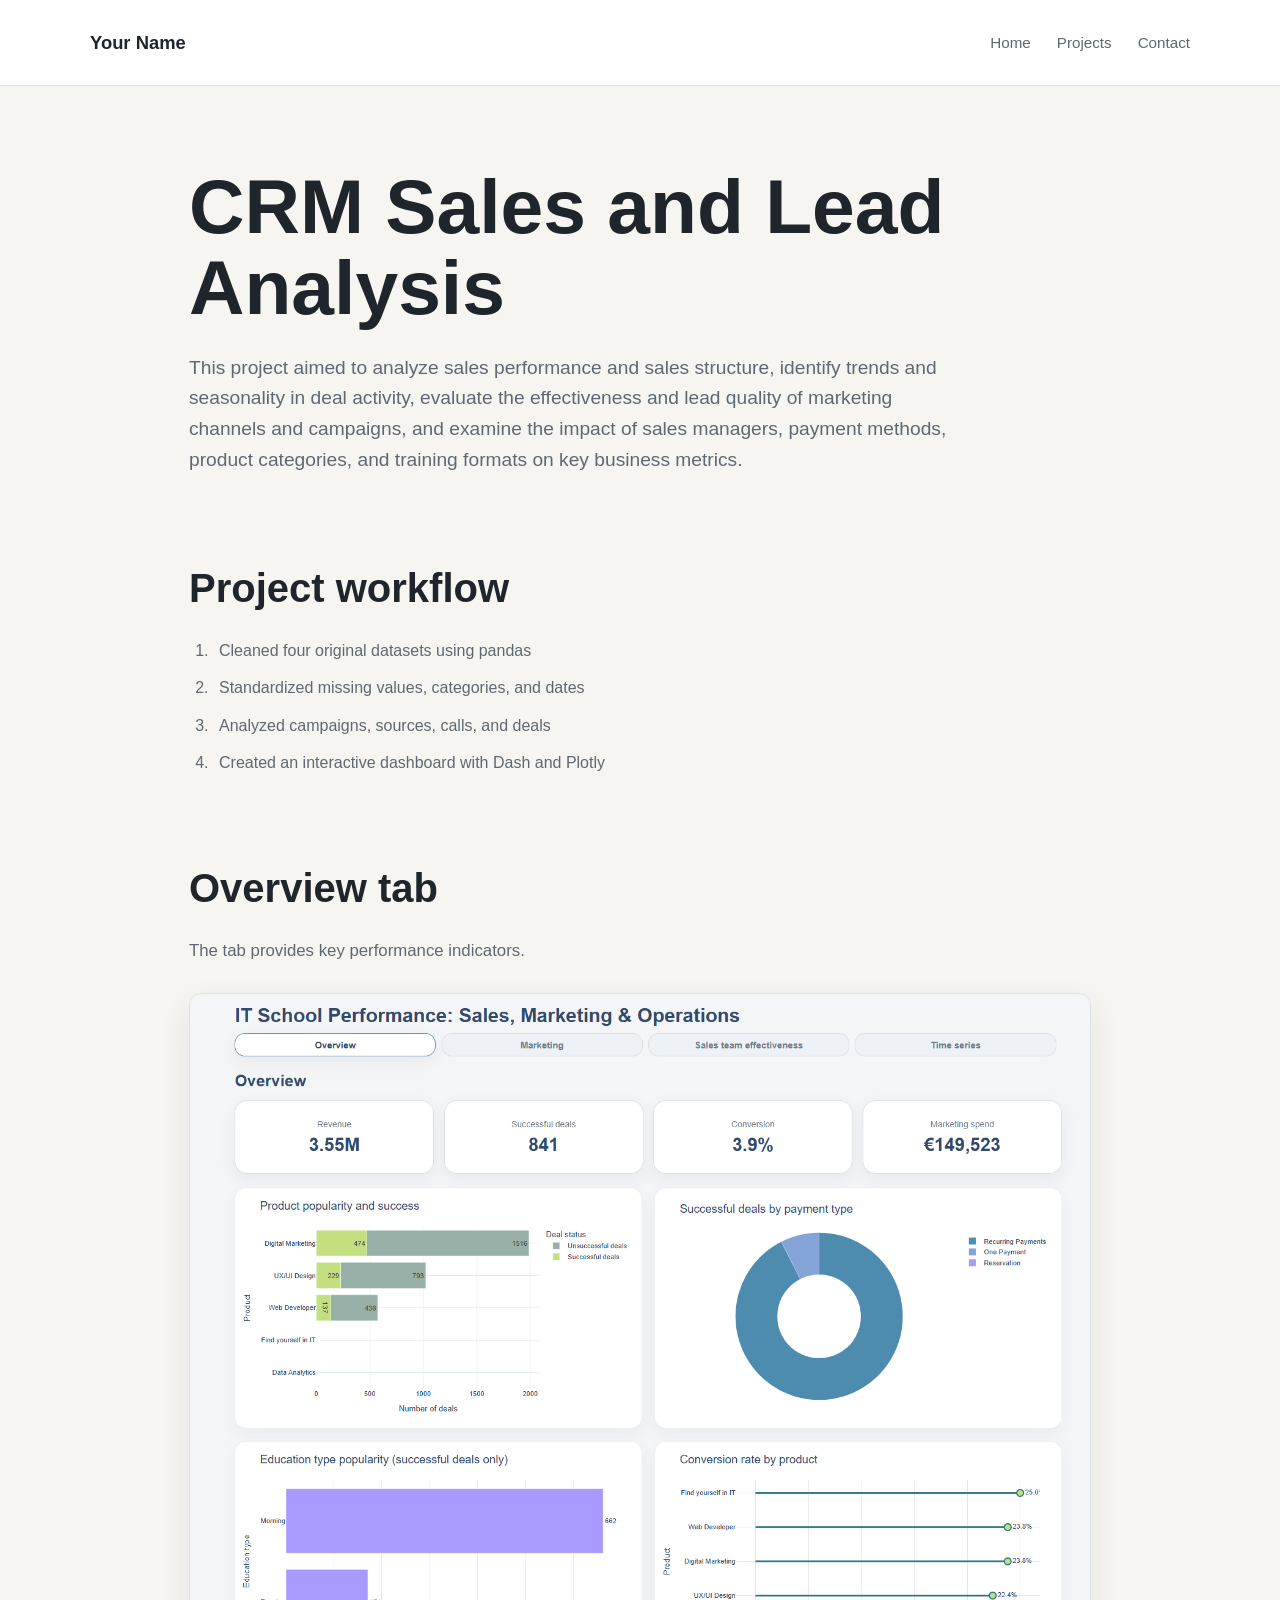
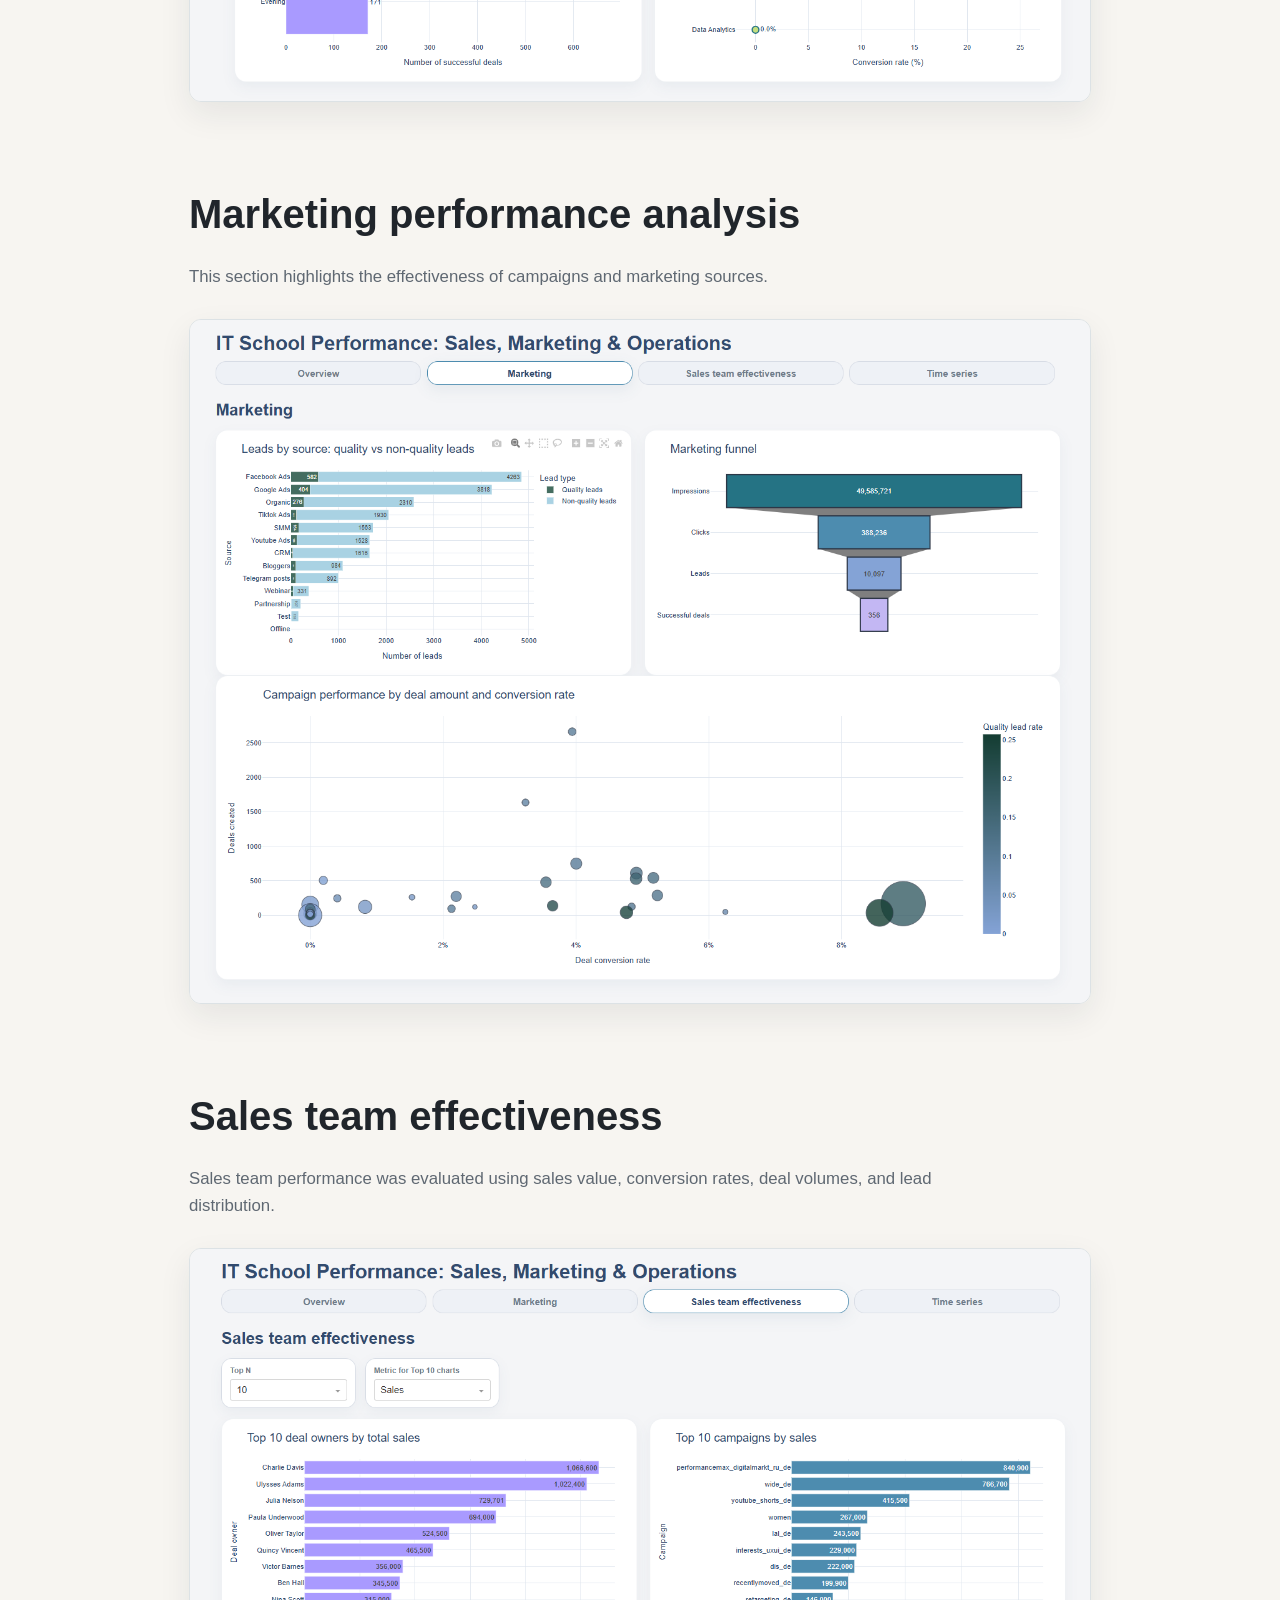
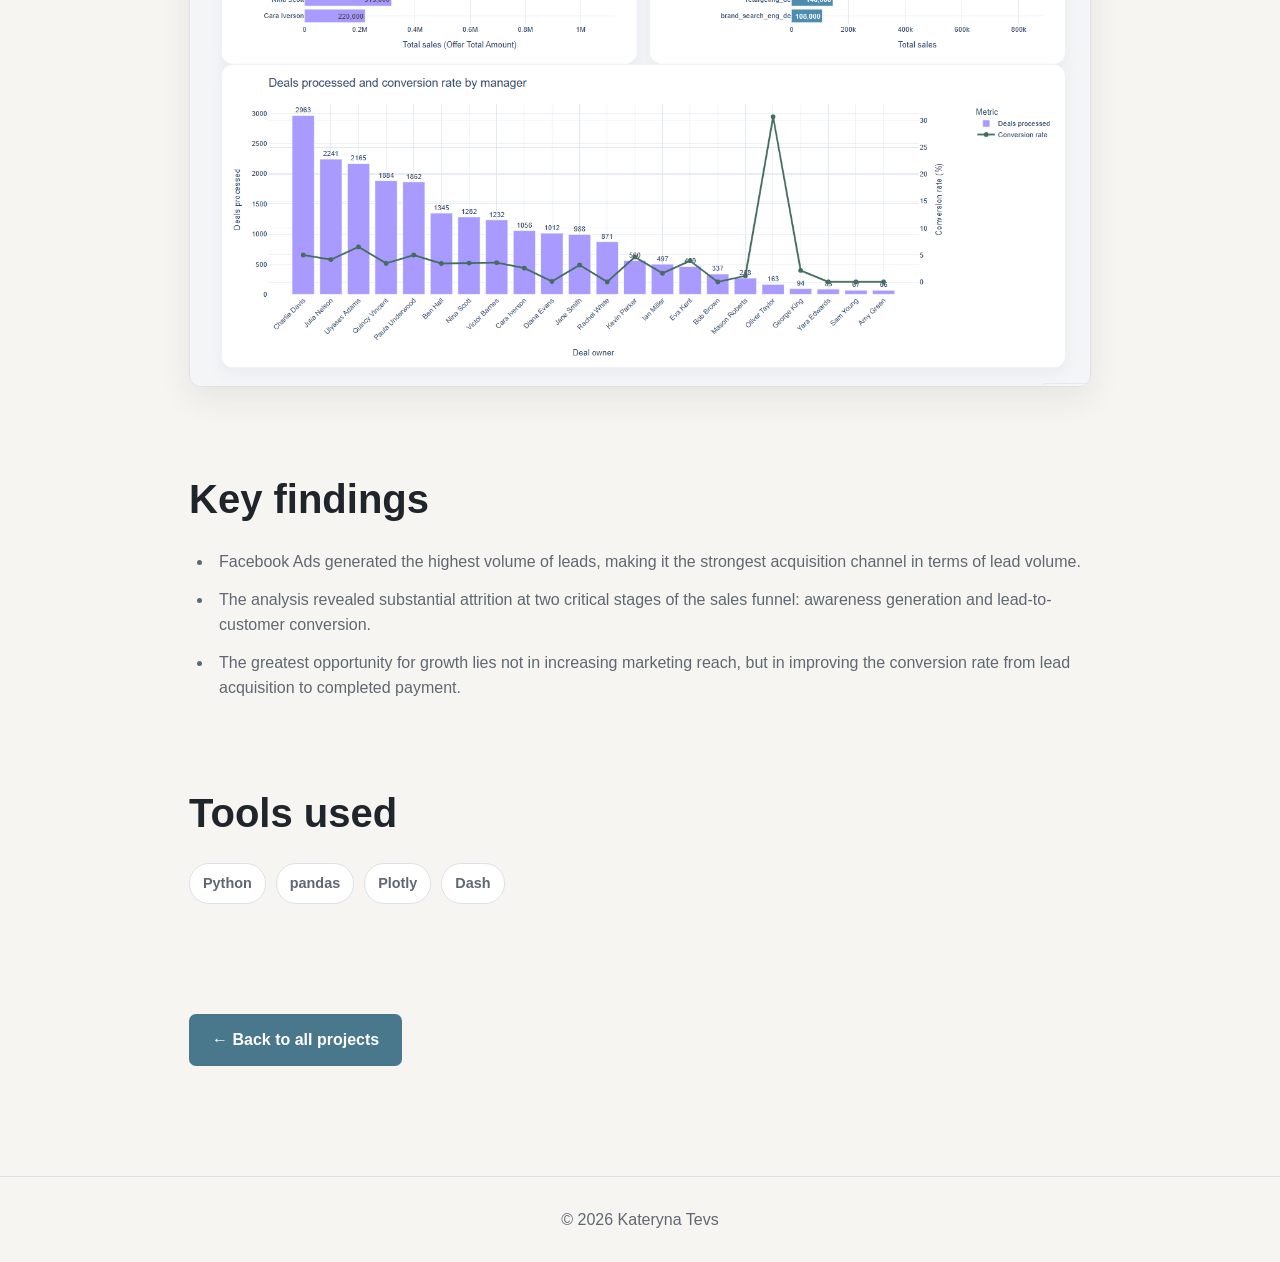
==== commit 97f072c6: "Update crm-project.html" ====
--- a/crm-project.html
+++ b/crm-project.html
@@ -32,10 +32,6 @@
     <main class="project-page">
 
         <section class="project-introduction">
-            <p class="eyebrow">
-                Python · Power BI · Dash
-            </p>
-
             <h1>CRM Sales and Lead Analysis</h1>
 
             <p class="project-summary">
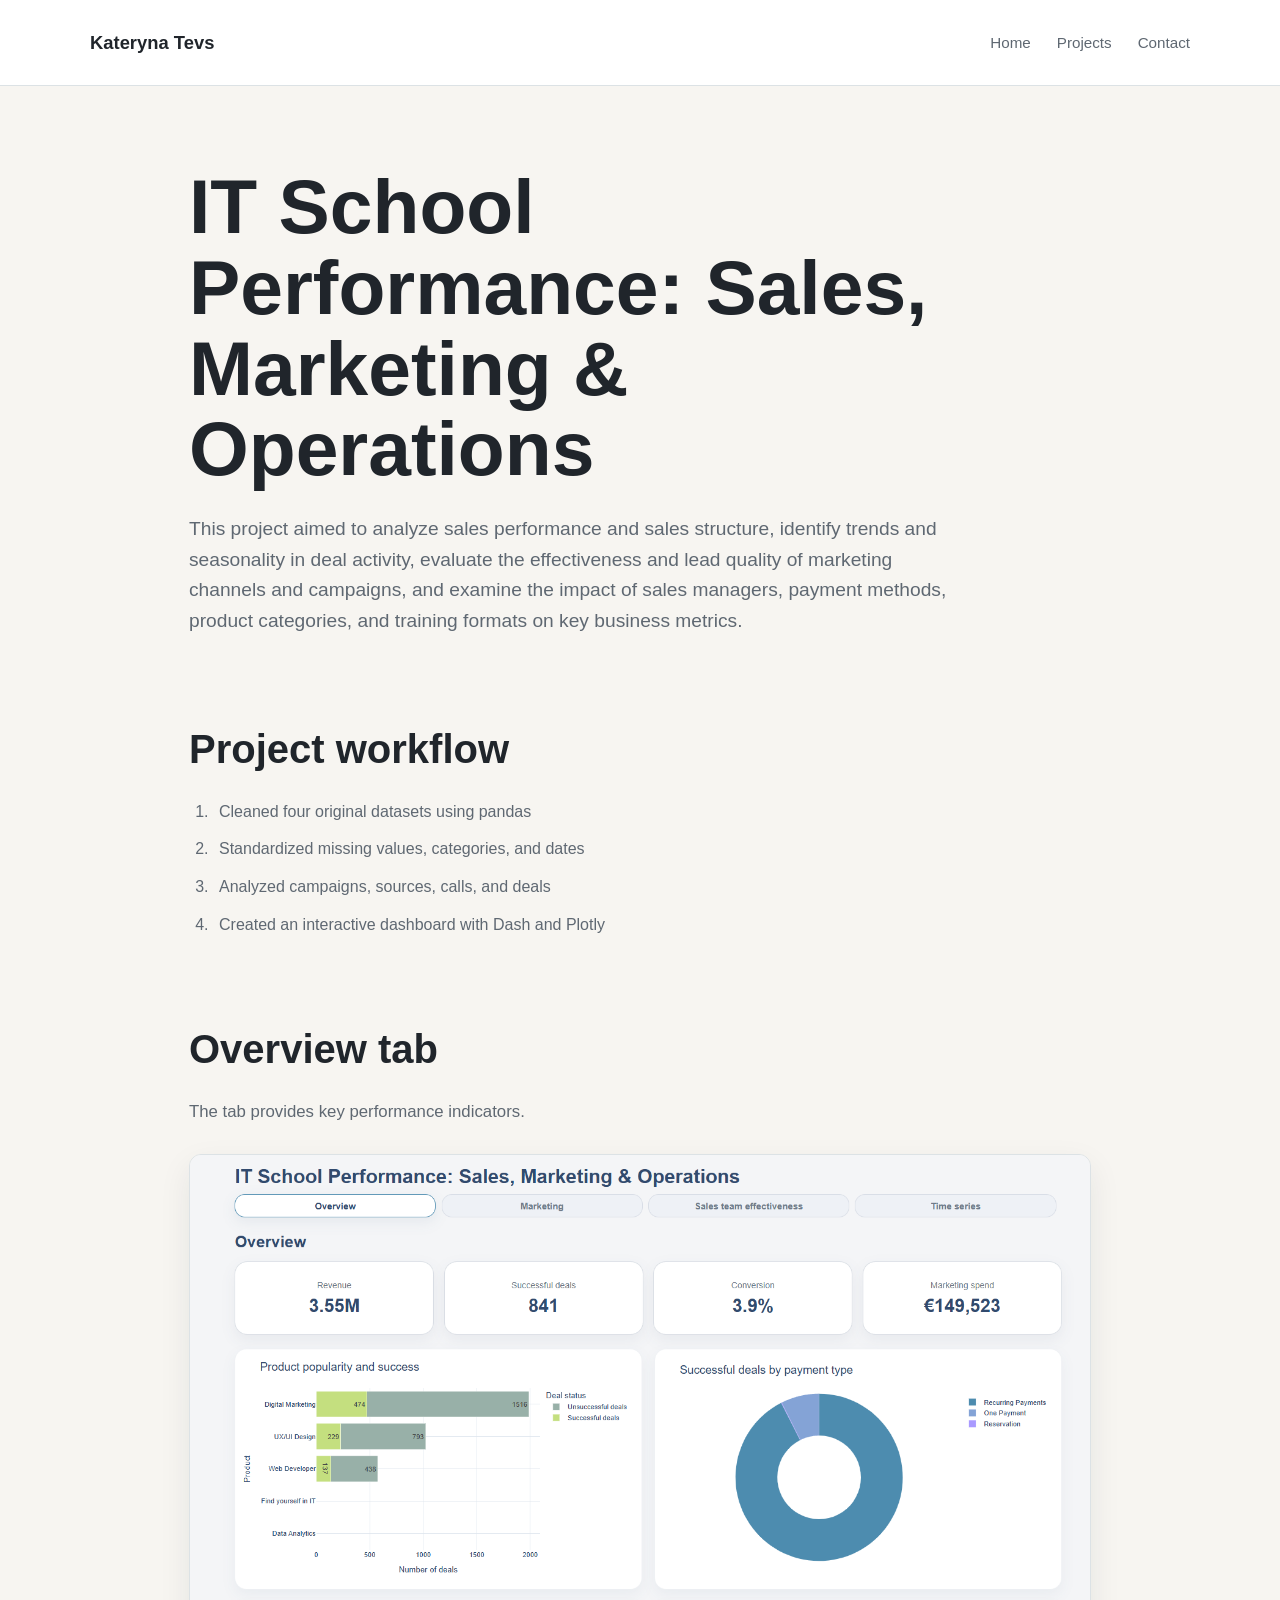
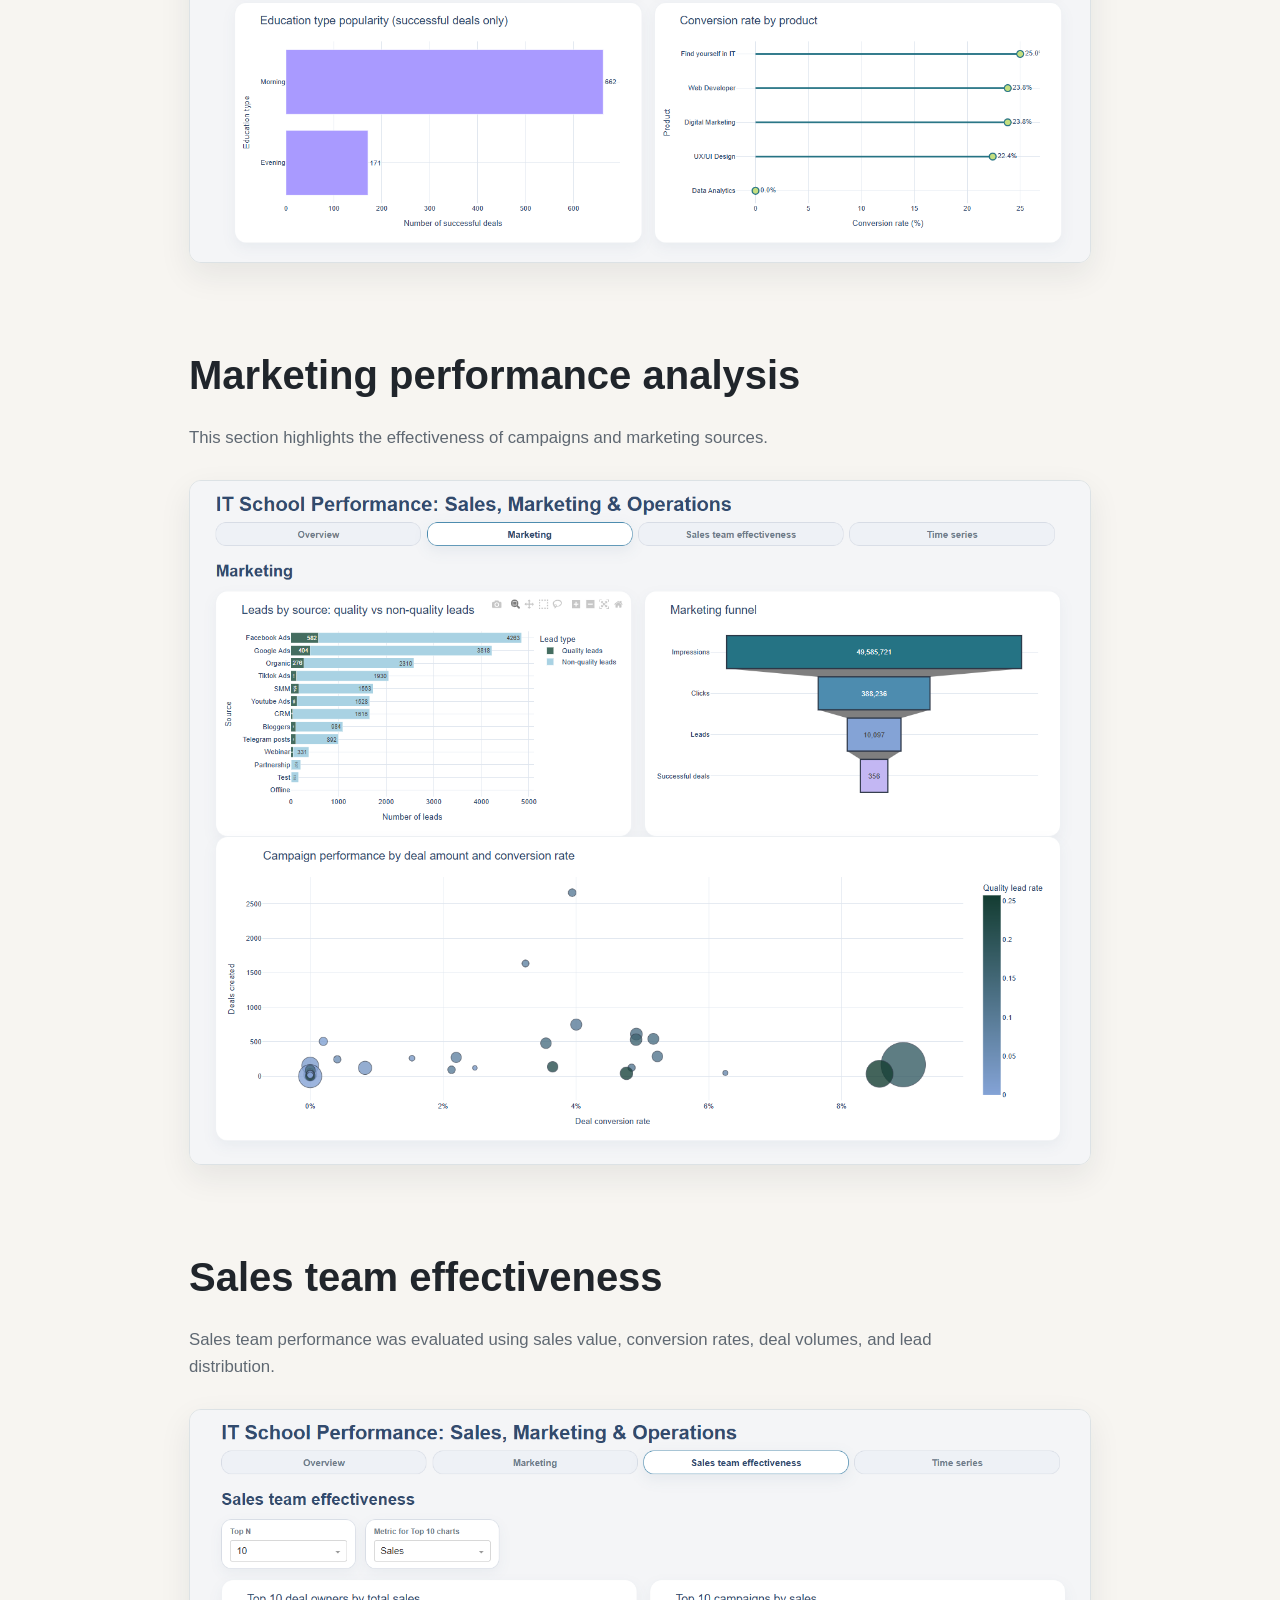
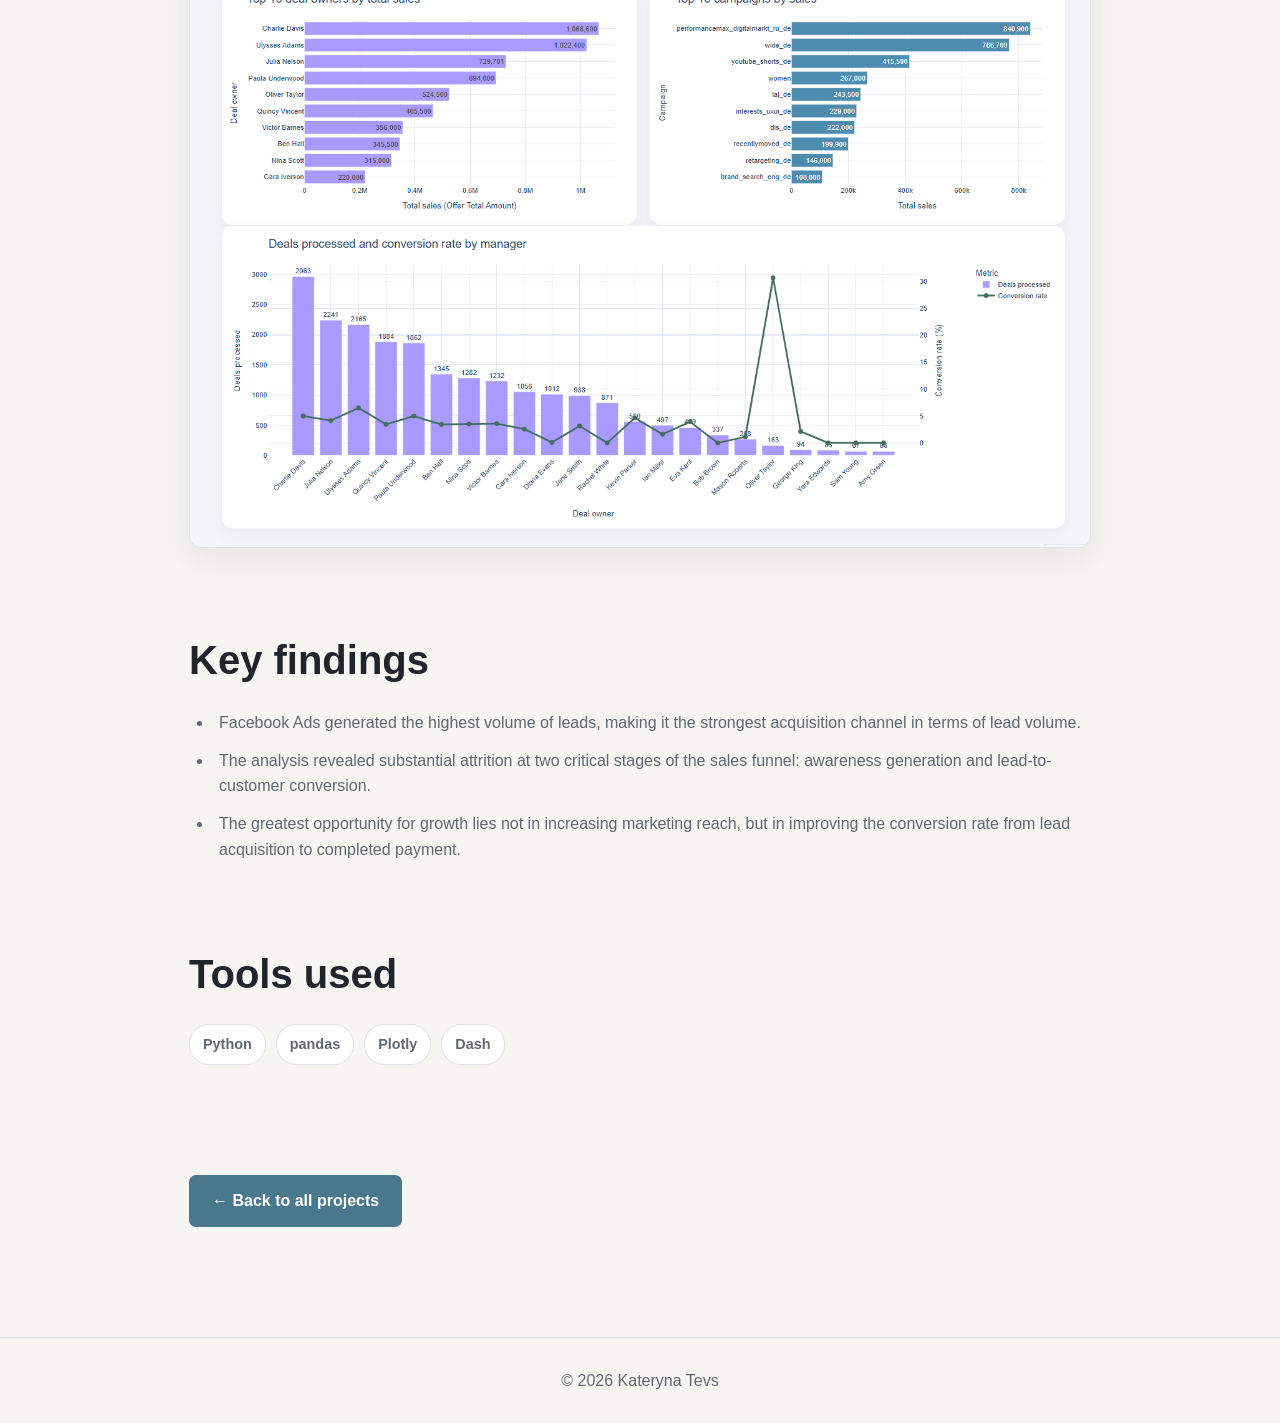
==== commit 76ba9a1a: "Update crm-project.html" ====
--- a/crm-project.html
+++ b/crm-project.html
@@ -18,7 +18,7 @@
     <header class="project-header">
         <nav class="navigation">
             <a class="logo" href="index.html">
-                Your Name
+                Kateryna Tevs
             </a>
 
             <div class="navigation-links">
@@ -32,7 +32,7 @@
     <main class="project-page">
 
         <section class="project-introduction">
-            <h1>CRM Sales and Lead Analysis</h1>
+            <h1>IT School Performance: Sales, Marketing & Operations</h1>
 
             <p class="project-summary">
                 This project aimed to analyze sales performance and sales structure, identify trends and seasonality in deal activity,
--- a/style.css
+++ b/style.css
@@ -72,7 +72,6 @@
 /* Homepage hero */
 
 .hero {
-    min-height: 620px;
     padding: 0 24px;
     background:
         linear-gradient(
@@ -275,7 +274,12 @@
     margin: 18px 0 22px 20px;
     color: var(--muted);
 }
-
+.project-actions {
+    display: flex;
+    flex-wrap: wrap;
+    gap: 12px;
+    margin-top: 28px;
+}
 .coming-soon {
     display: inline-block;
     padding: 9px 13px;
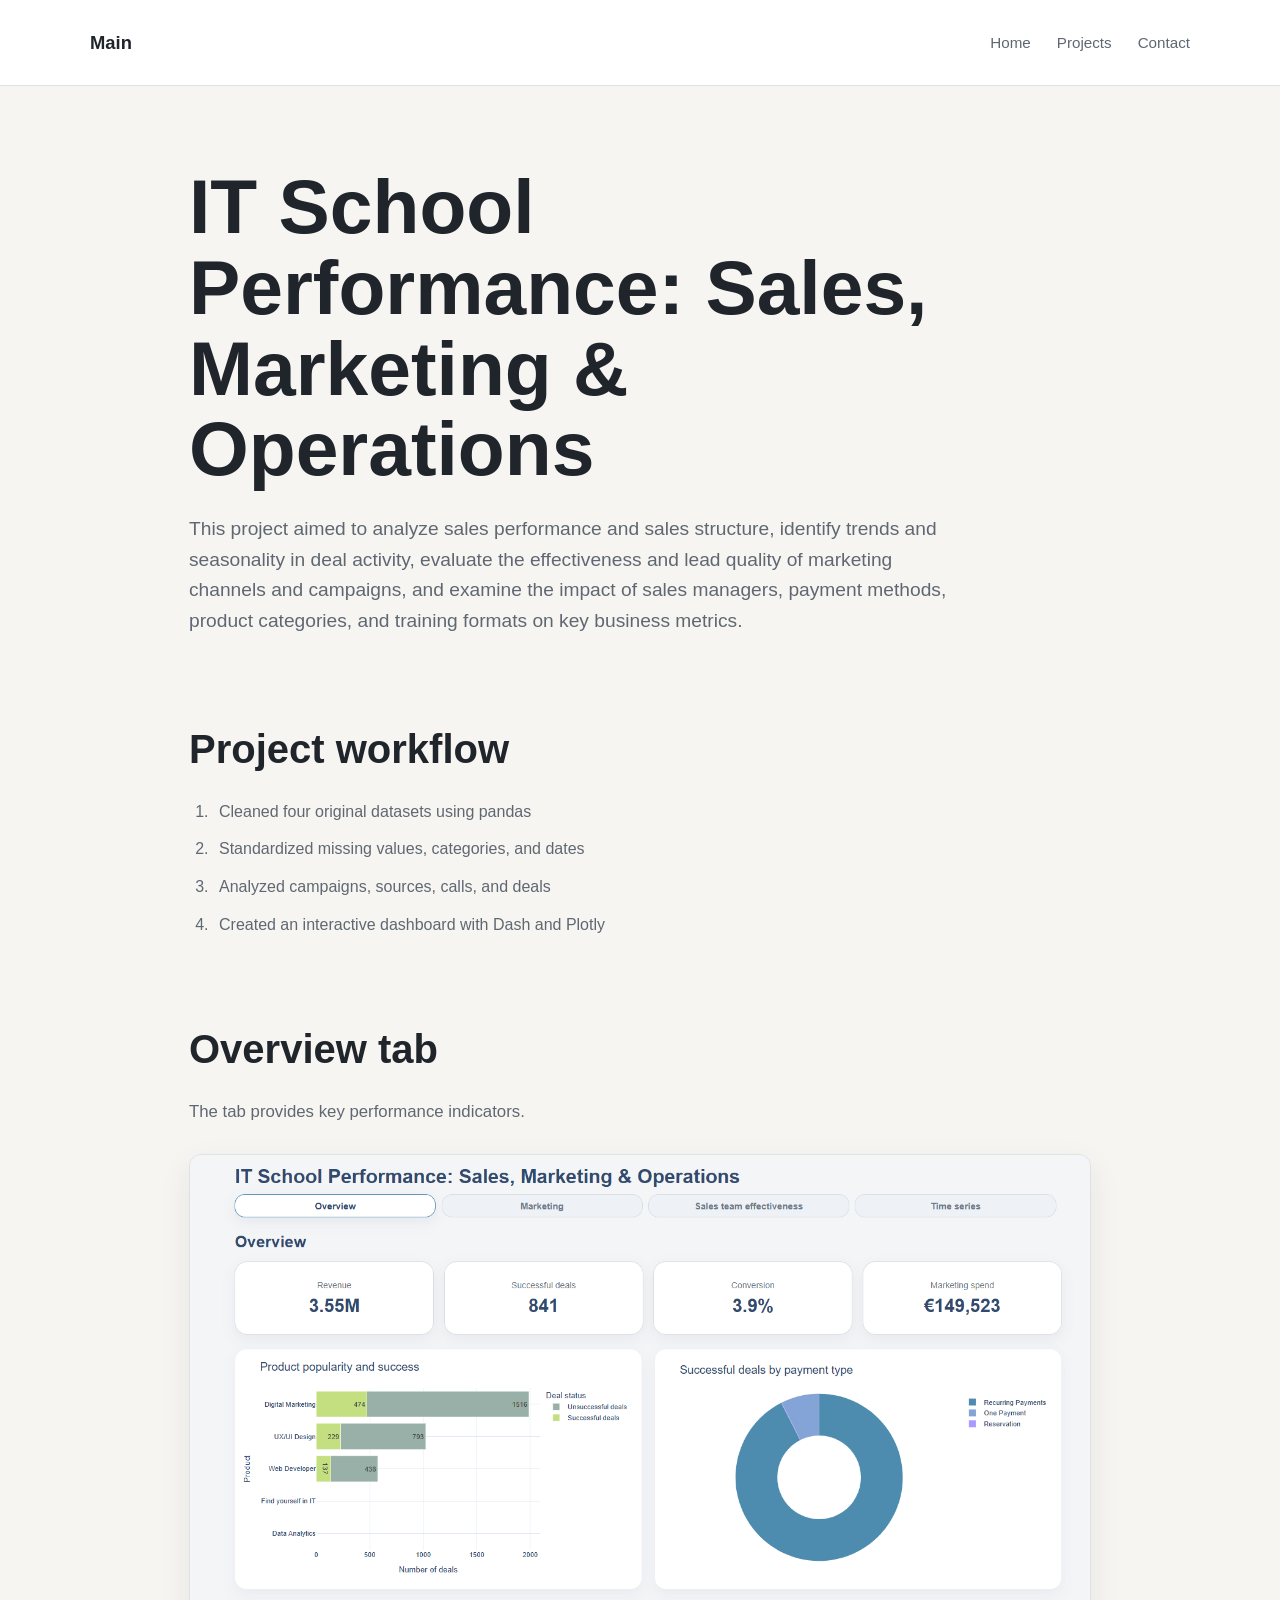
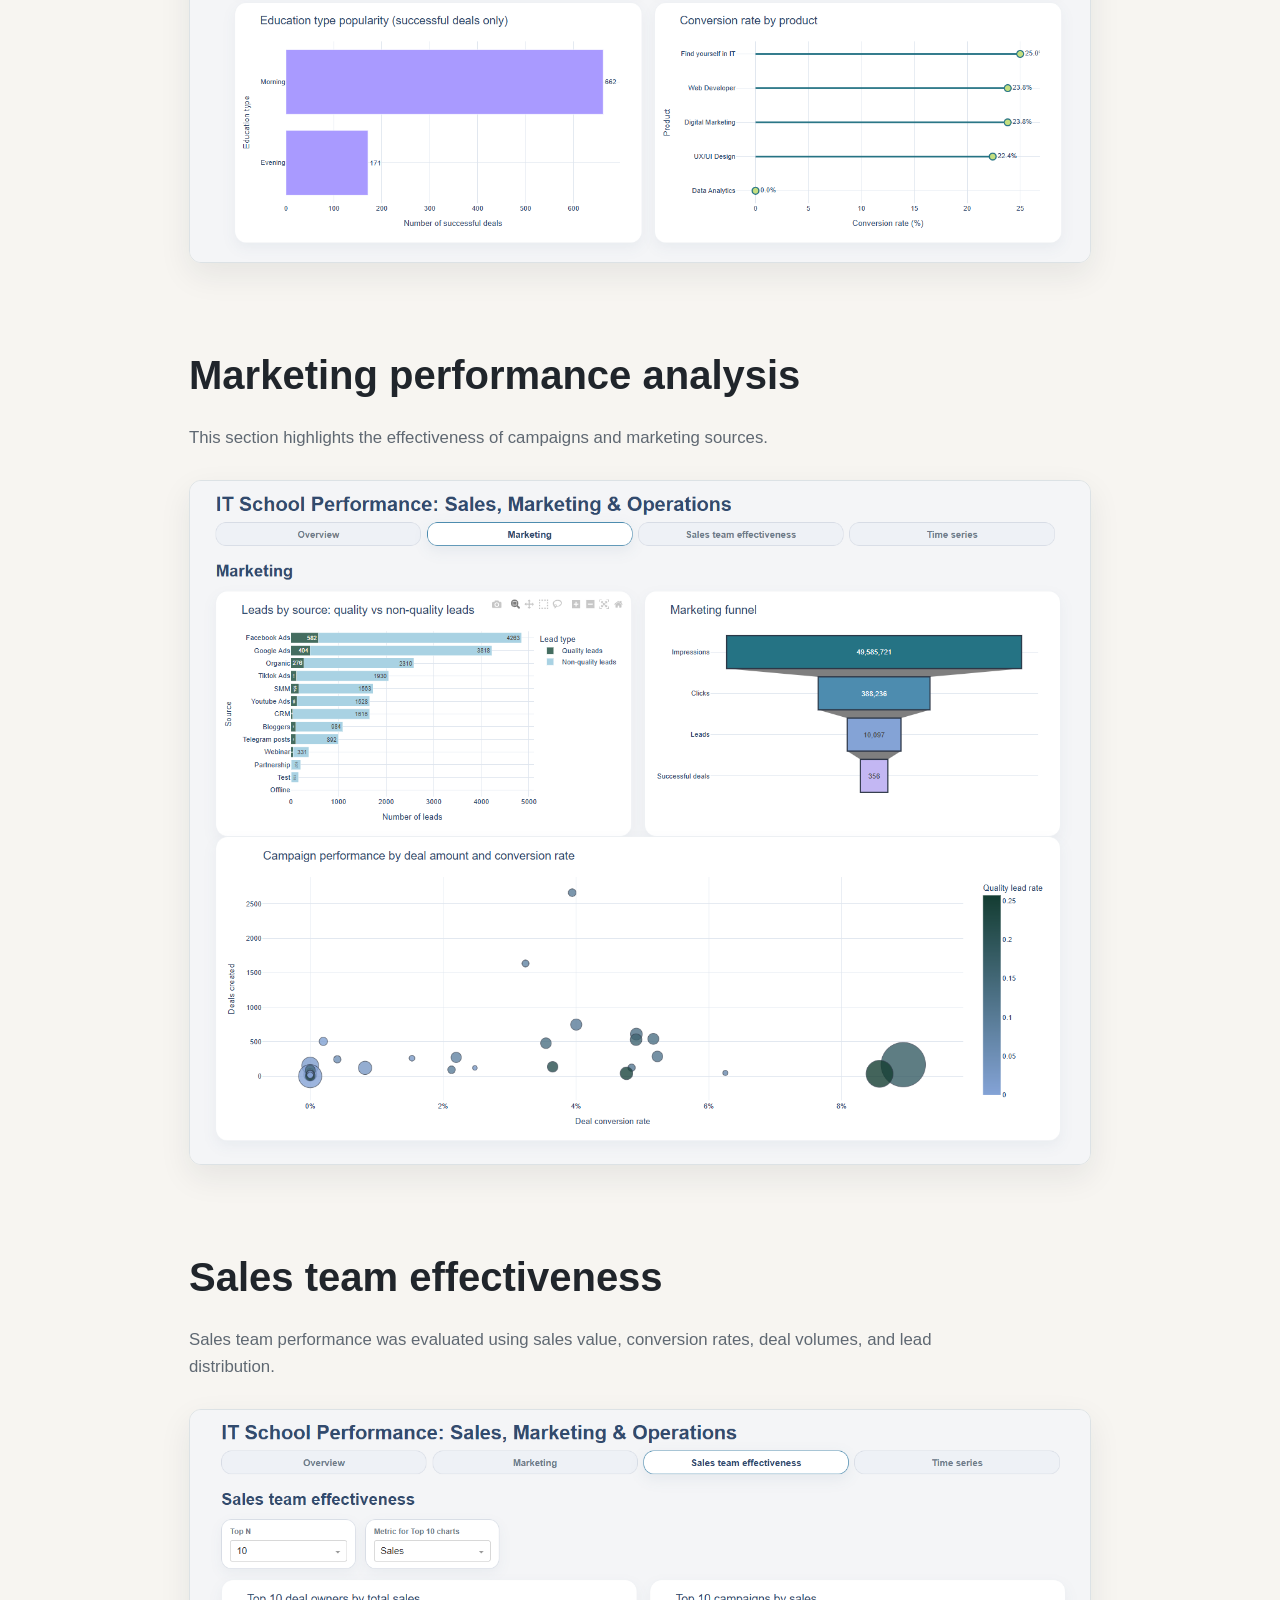
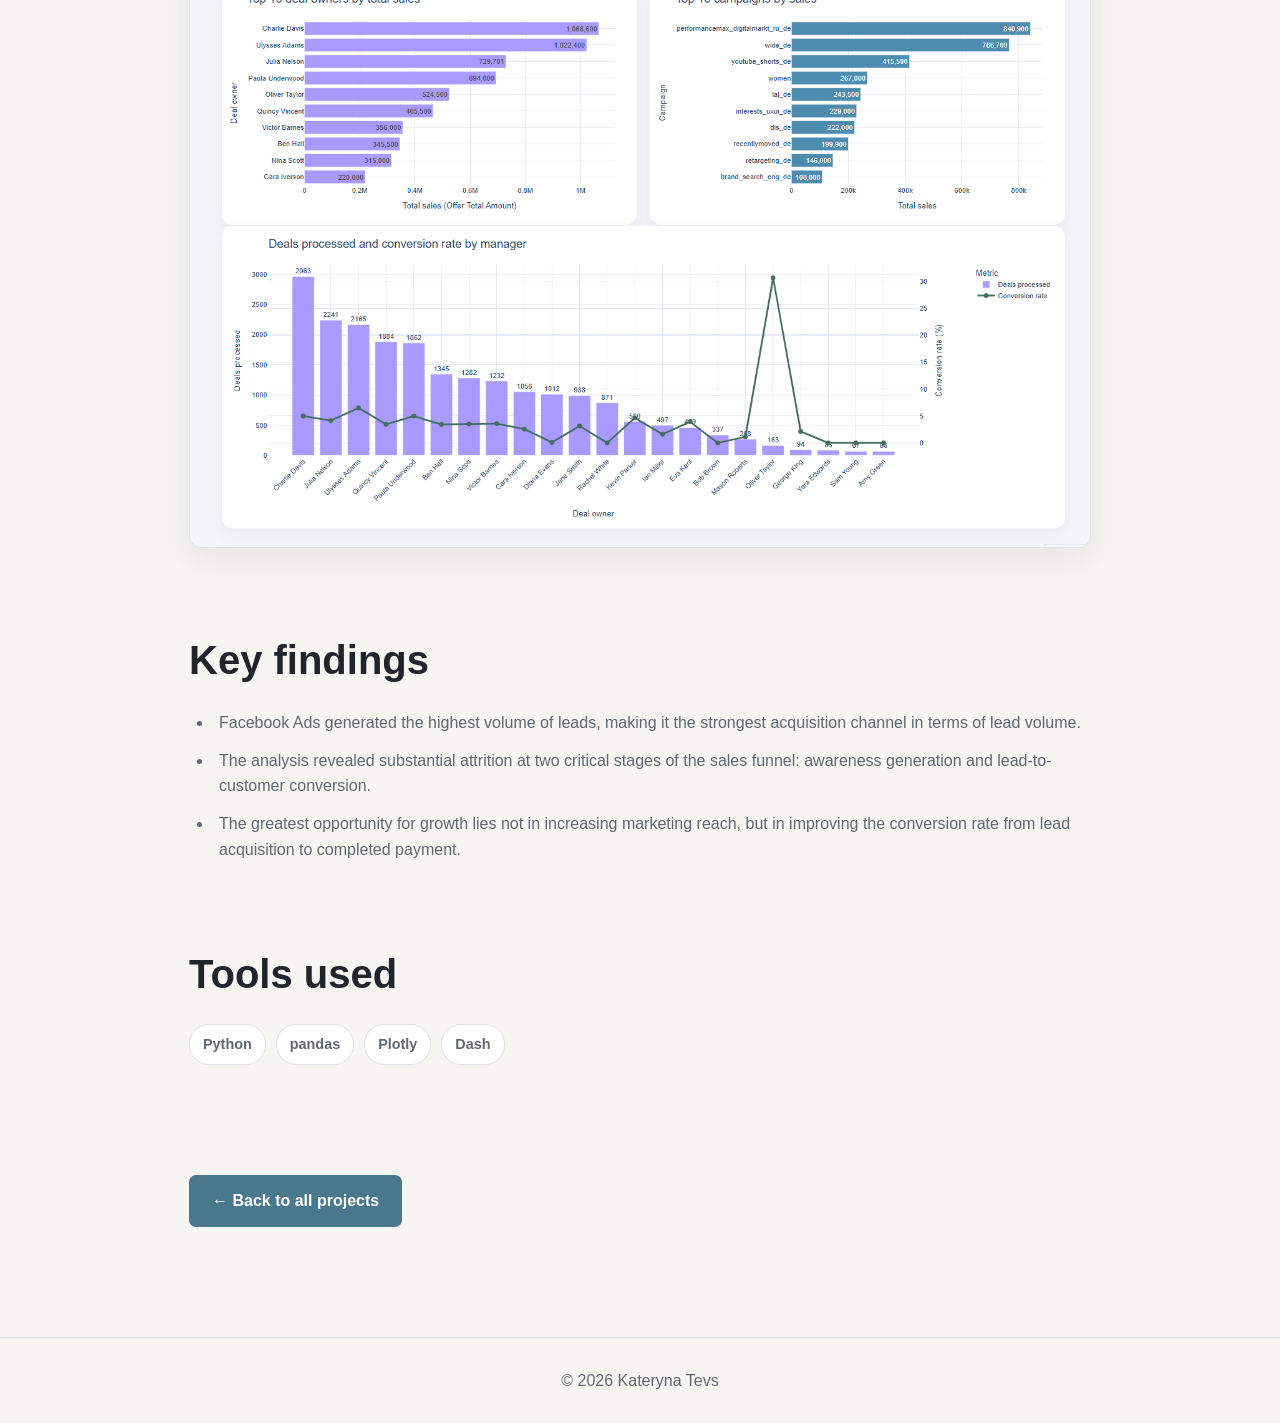
==== commit 5805dda9: "Update crm-project.html" ====
--- a/crm-project.html
+++ b/crm-project.html
@@ -18,7 +18,7 @@
     <header class="project-header">
         <nav class="navigation">
             <a class="logo" href="index.html">
-                Kateryna Tevs
+                Main
             </a>
 
             <div class="navigation-links">
